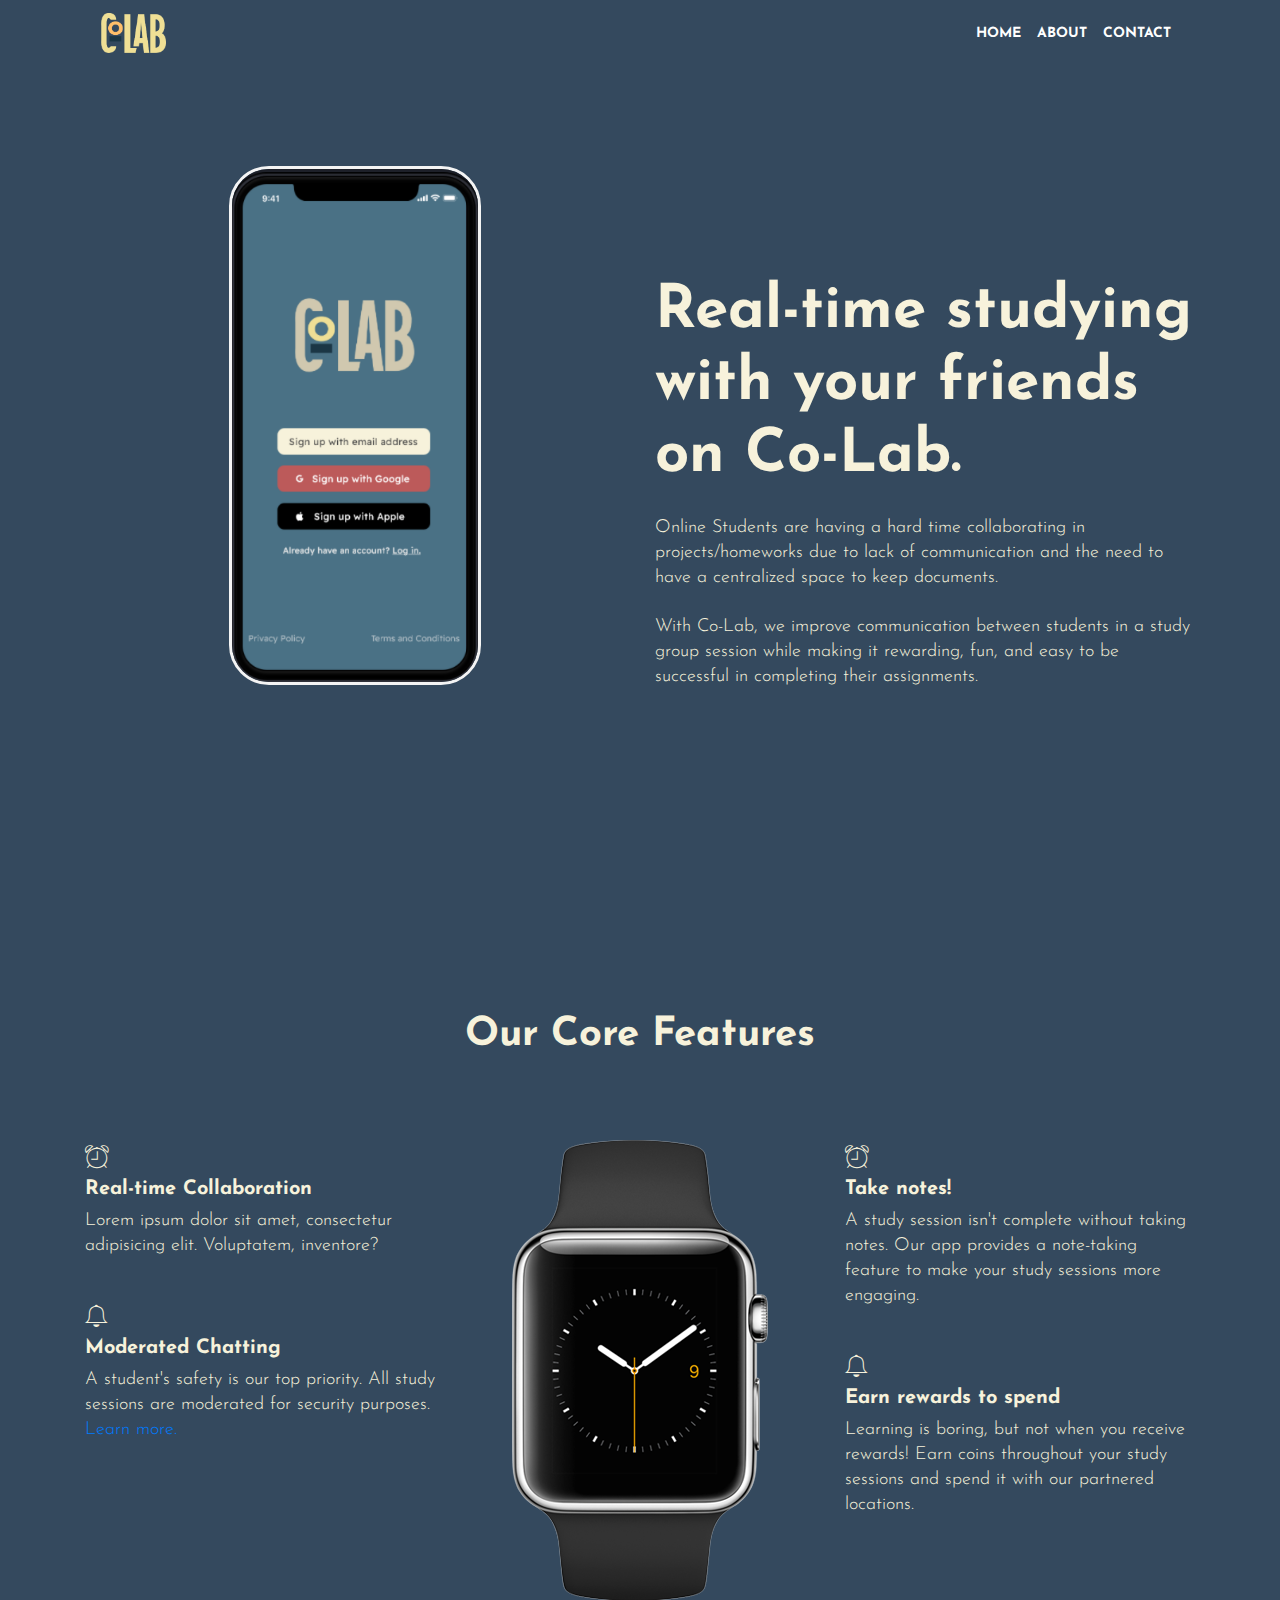
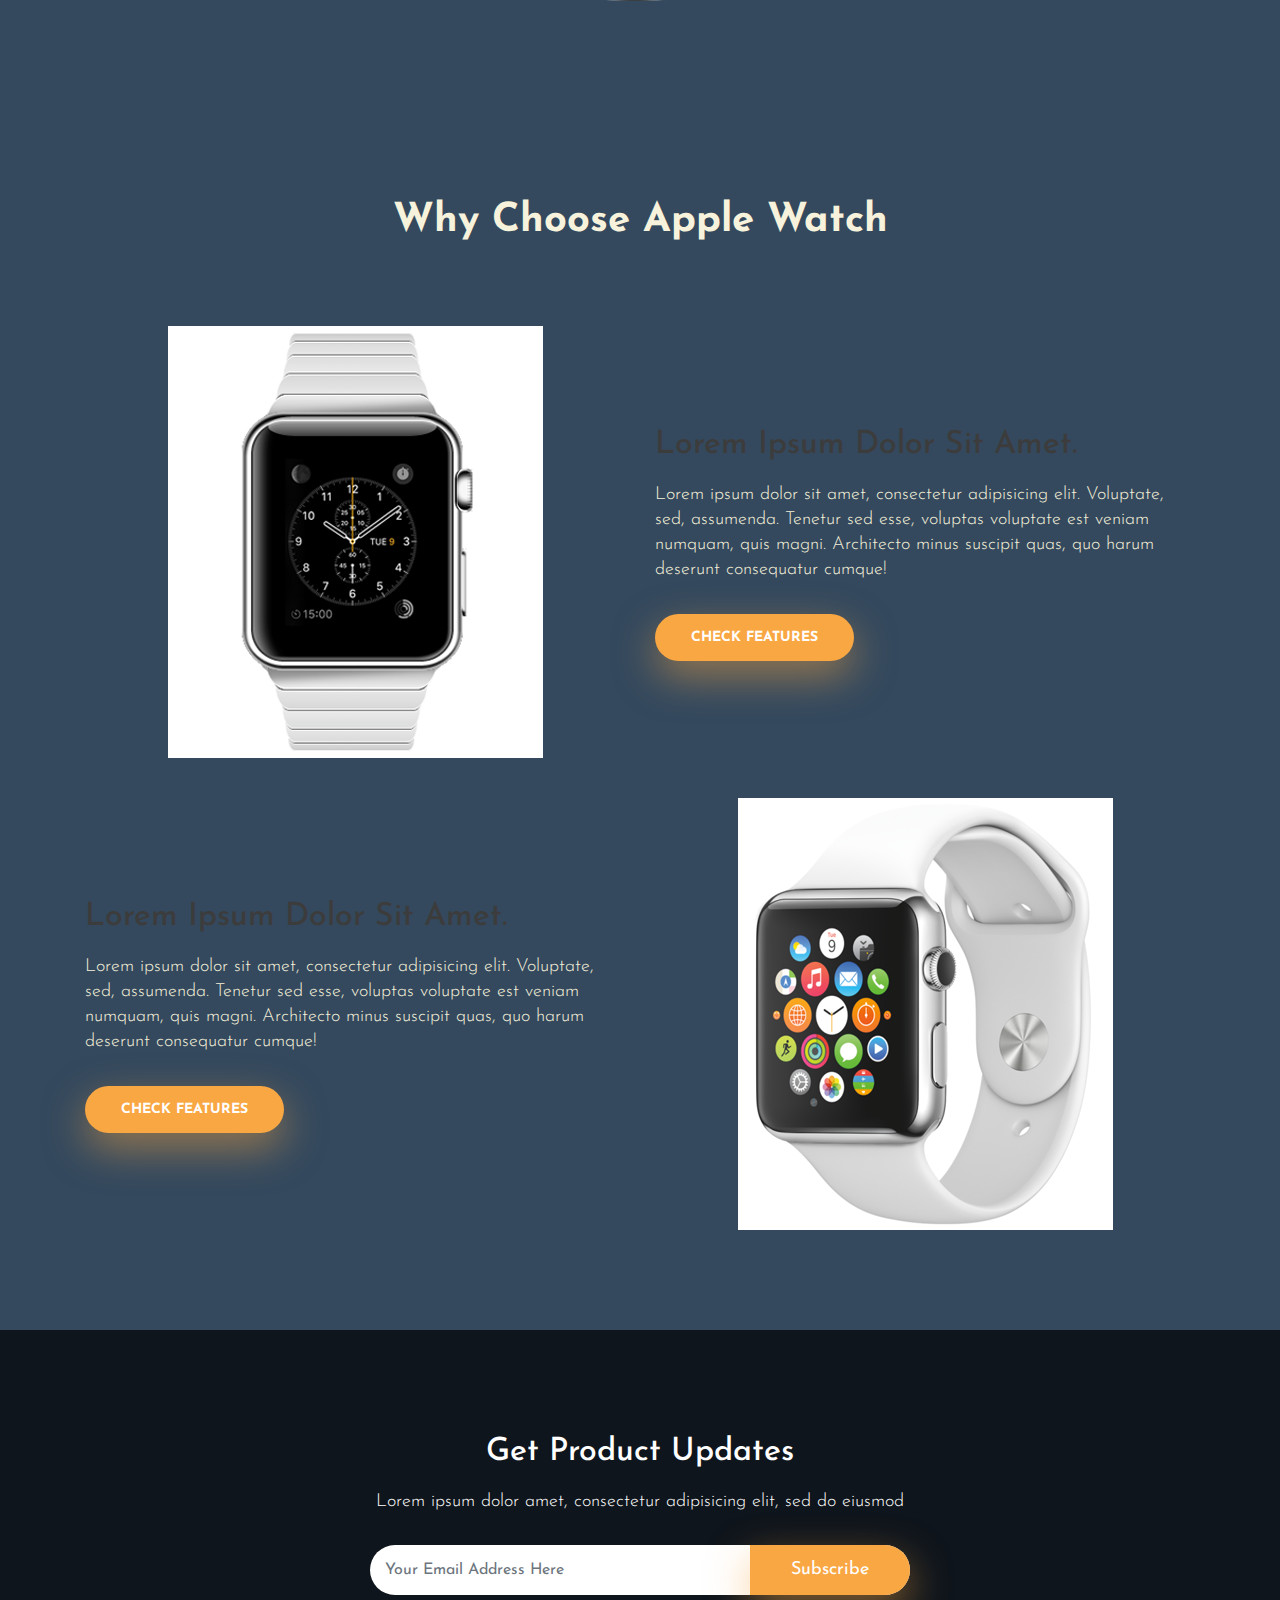
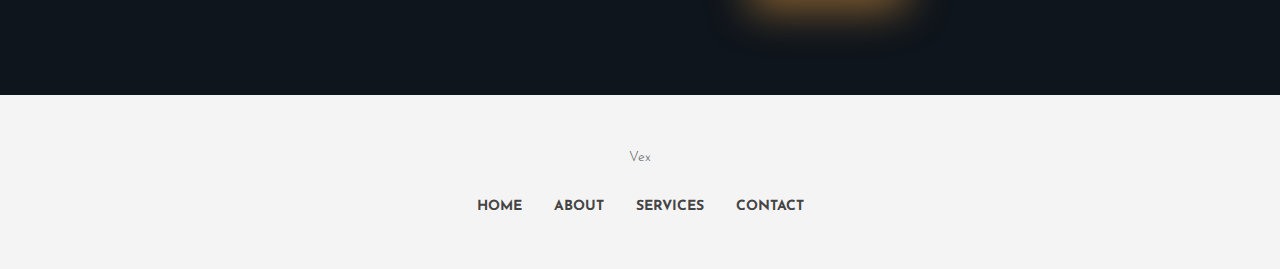
==== index.html @ eb1beaff "change directory" ====
<!DOCTYPE html>
<html class="no-js">

<head>
    <meta charset="utf-8">
    <meta http-equiv="X-UA-Compatible" content="IE=edge">
    <title>VEX Bootstrap 4 Product Landing Page </title>
    <meta name="description" content="">
    <meta name="viewport" content="width=device-width, initial-scale=1">

    <!-- Place favicon.ico and apple-touch-icon.png in the root directory -->

    <!-- Fonts -->
    <!-- Source Sans Pro -->
    <link href="https://fonts.googleapis.com/css?family=Droid+Serif:400i|Source+Sans+Pro:300,400,600,700" rel="stylesheet">

    <link href="https://fonts.googleapis.com/css?family=Josefin+Sans:300,400,600,700" rel="stylesheet">

    <!-- CSS -->
    <!-- Bootstrap CDN -->
    <link rel="stylesheet" href="plugins/bootstrap/bootstrap.min.css">
    <link rel="stylesheet" href="plugins/themefisher-fonts/themefisher-fonts.css">
    <link rel="stylesheet" href="plugins/owl-carousel/owl.carousel.css">
    <link rel="stylesheet" href="plugins/magnific-popup/magnific-popup.css">
    <link rel="stylesheet" href="css/style.css">
    <!-- Responsive Stylesheet -->
</head>

<body id="body">

    <div id="preloader-wrapper">
        <div class="pre-loader"></div>
    </div>

    <!-- navigation -->
    <header>
        <div class="container">
            <nav class="navbar navbar-expand-lg navbar-light">
                <a class="navbar-brand" href="#"><img src="images/colablogo.png"></a>
                <button class="navbar-toggler" type="button" data-toggle="collapse" data-target="#navbarSupportedContent"
                    aria-controls="navbarSupportedContent" aria-expanded="false" aria-label="Toggle navigation">
                    <span class="navbar-toggler-icon"></span>
                </button>

                <div class="collapse navbar-collapse" id="navbarSupportedContent">
                    <ul class="navbar-nav ml-auto text-center text-lg-left">
                        <li class="nav-item">
                            <a class="nav-link" href="#">HOME</a>
                        </li>
                        <li class="nav-item">
                            <a class="nav-link" href="#about">ABOUT</a>
                        </li>
                        <li class="nav-item">
                            <a class="nav-link" href="#contact">CONTACT</a>
                        </li>
                    </ul>
                </div>
            </nav>
        </div>
    </header>
    <!-- /navigation -->

    <!-- hero area -->
    <section class="section">
        <div class="container">
            <div class="row">
                <div class="col-md-6 text-center mb-5 mb-md-0" id="heroimage">
                    <img src="images/iphonemokcup.png">
                </div>
                <div class="col-md-6 align-self-center text-center text-md-left">
                    <div class="block">
                        <h1 class="font-weight-bold mb-4 font-size-60">Real-time studying with your friends on Co-Lab.</h1>
                        <p class="mb-4">Online Students are having a hard time collaborating in projects/homeworks due to lack of communication and the need to have a centralized space to keep documents.
                            </p>
                            <p>
                            With Co-Lab, we improve communication between students in a study group session while making it rewarding, fun, and easy to be successful in completing their assignments.
                        </p>
                    </div>
                </div>
            </div><!-- .row close -->
        </div><!-- .container close -->
    </section><!-- header close -->


    <!-- 
        Feature start
        ==================== -->
    <section class="section">
        <div class="container">
            <div class="row">
                <div class="col-12">
                    <div class="heading">
                        <h2>Our Core Features</h2>
                    </div>
                </div>
                <div class="col-md-4">
                    <div class="mb-40 text-center text-md-left">
                        <i class="d-inlin-block h2 mb-10 tf-ion-ios-alarm-outline"></i>
                        <h4 class="font-weight-bold mb-2">Real-time Collaboration</h4>
                        <p>Lorem ipsum dolor sit amet, consectetur adipisicing elit. Voluptatem, inventore?</p>
                    </div>
                    <div class="mb-40 text-center text-md-left">
                        <i class="d-inlin-block h2 mb-10 tf-ion-ios-bell-outline"></i>
                        <h4 class="font-weight-bold mb-2">Moderated Chatting</h4>
                        <p>A student's safety is our top priority. All study sessions are moderated for security purposes.
                            <a href="#">Learn more.</a>
                        </p>

                    </div>
                </div>
                <div class="col-md-4 text-center align-self-center mb-4 mb-md-0">
                    <img class="img-fluid" src="images/watch-2.png" alt="">
                </div>
                <div class="col-md-4">
                    <div class="mb-40 text-center text-md-left">
                        <i class="d-inlin-block h2 mb-10 tf-ion-ios-alarm-outline"></i>
                        <h4 class="font-weight-bold mb-2">Take notes!</h4>
                        <p>A study session isn't complete without taking notes. Our app provides a note-taking feature to make your study sessions more engaging.</p>
                    </div>
                    <div class="mb-40 text-center text-md-left">
                        <i class="d-inlin-block h2 mb-10 tf-ion-ios-bell-outline"></i>
                        <h4 class="font-weight-bold mb-2">Earn rewards to spend</h4>
                        <p>Learning is boring, but not when you receive rewards! Earn coins throughout your study sessions and spend it with our partnered locations.</p>
                    </div>
                </div>
            </div>
        </div><!-- .container close -->
    </section><!-- #service close -->



    <section class="feature-list section">
        <div class="container">
            <div class="row">
                <div class="col-md-12">
                    <div class="heading">
                        <h2>Why Choose Apple Watch</h2>
                    </div>
                </div>

            </div>
            <div class="row mb-40">
                <div class="col-md-6 text-center mb-5 mb-lg-0">
                    <img class="img-fluid" src="images/showcase-4.png" alt="">
                </div>
                <div class="col-md-6 align-self-center text-center text-md-left">
                    <div class="content">
                        <h4 class="subheading">Lorem ipsum dolor sit amet.</h4>
                        <p>Lorem ipsum dolor sit amet, consectetur adipisicing elit. Voluptate, sed, assumenda. Tenetur
                            sed esse, voluptas voluptate est veniam numquam, quis magni. Architecto minus suscipit
                            quas, quo harum deserunt consequatur cumque!</p>
                        <a href="" class="btn btn-main btn-main-sm">Check Features</a>
                    </div>
                </div>
            </div>
            <div class="row">
                <div class="col-md-6 order-md-1 order-2 align-self-center text-center text-md-left">
                    <div class="content">
                        <h4 class="subheading">Lorem ipsum dolor sit amet.</h4>
                        <p>Lorem ipsum dolor sit amet, consectetur adipisicing elit. Voluptate, sed, assumenda. Tenetur
                            sed esse, voluptas voluptate est veniam numquam, quis magni. Architecto minus suscipit
                            quas, quo harum deserunt consequatur cumque!</p>
                        <a href="#" class="btn btn-main btn-main-sm">Check Features</a>
                    </div>
                </div>
                <div class="col-md-6 order-md-2 order-1 text-center mb-5 mb-lg-0">
                    <img class="img-fluid" src="images/showcase-3.png" alt="">
                </div>
            </div>
        </div>
    </section>

    <section class="call-to-action section bg-opacity bg-1">
        <div class="container">
            <div class="row">
                <div class="col-lg-6 col-md-8 text-center mx-auto">
                    <h2 class="subheading text-white">Get Product Updates</h2>
                    <p class="text-white">Lorem ipsum dolor amet, consectetur adipisicing elit, sed do eiusmod</p>
                    <div class="input-group">
                        <form action="#" class="w-100">
                            <input type="email" id="email" class="form-control" name="email" placeholder="Your Email Address Here" required>
                            <button class="btn btn-main btn-submit" type="submit">Subscribe</button>
                        </form>
                    </div><!-- /input-group -->
                </div>
            </div>
        </div>
    </section><!-- #call-to-action close -->




    <footer>
        <div class="container text-center">
            <div class="row">
                <div class="col-md-12">
                    <div class="block">
                        <a href="#" class="footer-logo mb-4">Vex</a>
                        <ul class="list-inline footer-menu">
                            <li class="list-inline-item">
                                <a href="#">HOME</a>
                            </li>
                            <li class="list-inline-item">
                                <a href="#about">ABOUT</a>
                            </li>
                            <li class="list-inline-item">
                                <a href="#service">SERVICES</a>
                            </li>
                            <li class="list-inline-item">
                                <a href="#contact">CONTACT</a>
                            </li>
                        </ul>
                    </div>
                </div>
            </div>
        </div>
    </footer>


    <!-- Js -->
    <script src="plugins/jquery-2.1.1.min.js"></script>
    <script src="plugins/bootstrap/bootstrap.min.js"></script>
    <script src="plugins/owl-carousel/owl.carousel.min.js"></script>
    <script src="plugins/magnific-popup/jquery.magnific.popup.min.js"></script>
    <script src="js/main.js"></script>

</body>

</html>
---- plugins/themefisher-fonts/themefisher-fonts.css ----
@font-face {
  font-family: 'themefisher-font';
  src:  url('fonts/themefisher-font.eot?ug5hnh');
  src:  url('fonts/themefisher-font.eot?ug5hnh#iefix') format('embedded-opentype'),
    url('fonts/themefisher-font.ttf?ug5hnh') format('truetype'),
    url('fonts/themefisher-font.woff?ug5hnh') format('woff'),
    url('fonts/themefisher-font.svg?ug5hnh#themefisher-font') format('svg');
  font-weight: normal;
  font-style: normal;
}

[class^="tf-"], [class*=" tf-"] {
  /* use !important to prevent issues with browser extensions that change fonts */
  font-family: 'themefisher-font' !important;
  speak: none;
  font-style: normal;
  font-weight: normal;
  font-variant: normal;
  text-transform: none;
  line-height: 1;

  /* Better Font Rendering =========== */
  -webkit-font-smoothing: antialiased;
  -moz-osx-font-smoothing: grayscale;
}

.tf-ion-alert-circled:before {
  content: "\f100";
}
.tf-ion-alert:before {
  content: "\f101";
}
.tf-ion-android-add-circle:before {
  content: "\f359";
}
.tf-ion-android-add:before {
  content: "\f2c7";
}
.tf-ion-android-alarm-clock:before {
  content: "\f35a";
}
.tf-ion-android-alert:before {
  content: "\f35b";
}
.tf-ion-android-apps:before {
  content: "\f35c";
}
.tf-ion-android-archive:before {
  content: "\f2c9";
}
.tf-ion-android-arrow-back:before {
  content: "\f2ca";
}
.tf-ion-android-arrow-down:before {
  content: "\f35d";
}
.tf-ion-android-arrow-dropdown-circle:before {
  content: "\f35e";
}
.tf-ion-android-arrow-dropdown:before {
  content: "\f35f";
}
.tf-ion-android-arrow-dropleft-circle:before {
  content: "\f360";
}
.tf-ion-android-arrow-dropleft:before {
  content: "\f361";
}
.tf-ion-android-arrow-dropright-circle:before {
  content: "\f362";
}
.tf-ion-android-arrow-dropright:before {
  content: "\f363";
}
.tf-ion-android-arrow-dropup-circle:before {
  content: "\f364";
}
.tf-ion-android-arrow-dropup:before {
  content: "\f365";
}
.tf-ion-android-arrow-forward:before {
  content: "\f30f";
}
.tf-ion-android-arrow-up:before {
  content: "\f366";
}
.tf-ion-android-attach:before {
  content: "\f367";
}
.tf-ion-android-bar:before {
  content: "\f368";
}
.tf-ion-android-bicycle:before {
  content: "\f369";
}
.tf-ion-android-boat:before {
  content: "\f36a";
}
.tf-ion-android-bookmark:before {
  content: "\f36b";
}
.tf-ion-android-bulb:before {
  content: "\f36c";
}
.tf-ion-android-bus:before {
  content: "\f36d";
}
.tf-ion-android-calendar:before {
  content: "\f2d1";
}
.tf-ion-android-call:before {
  content: "\f2d2";
}
.tf-ion-android-camera:before {
  content: "\f2d3";
}
.tf-ion-android-cancel:before {
  content: "\f36e";
}
.tf-ion-android-car:before {
  content: "\f36f";
}
.tf-ion-android-cart:before {
  content: "\f370";
}
.tf-ion-android-chat:before {
  content: "\f2d4";
}
.tf-ion-android-checkbox-blank:before {
  content: "\f371";
}
.tf-ion-android-checkbox-outline-blank:before {
  content: "\f372";
}
.tf-ion-android-checkbox-outline:before {
  content: "\f373";
}
.tf-ion-android-checkbox:before {
  content: "\f374";
}
.tf-ion-android-checkmark-circle:before {
  content: "\f375";
}
.tf-ion-android-clipboard:before {
  content: "\f376";
}
.tf-ion-android-close:before {
  content: "\f2d7";
}
.tf-ion-android-cloud-circle:before {
  content: "\f377";
}
.tf-ion-android-cloud-done:before {
  content: "\f378";
}
.tf-ion-android-cloud-outline:before {
  content: "\f379";
}
.tf-ion-android-cloud:before {
  content: "\f37a";
}
.tf-ion-android-color-palette:before {
  content: "\f37b";
}
.tf-ion-android-compass:before {
  content: "\f37c";
}
.tf-ion-android-contact:before {
  content: "\f2d8";
}
.tf-ion-android-contacts:before {
  content: "\f2d9";
}
.tf-ion-android-contract:before {
  content: "\f37d";
}
.tf-ion-android-create:before {
  content: "\f37e";
}
.tf-ion-android-delete:before {
  content: "\f37f";
}
.tf-ion-android-desktop:before {
  content: "\f380";
}
.tf-ion-android-document:before {
  content: "\f381";
}
.tf-ion-android-done-all:before {
  content: "\f382";
}
.tf-ion-android-done:before {
  content: "\f383";
}
.tf-ion-android-download:before {
  content: "\f2dd";
}
.tf-ion-android-drafts:before {
  content: "\f384";
}
.tf-ion-android-exit:before {
  content: "\f385";
}
.tf-ion-android-expand:before {
  content: "\f386";
}
.tf-ion-android-favorite-outline:before {
  content: "\f387";
}
.tf-ion-android-favorite:before {
  content: "\f388";
}
.tf-ion-android-film:before {
  content: "\f389";
}
.tf-ion-android-folder-open:before {
  content: "\f38a";
}
.tf-ion-android-folder:before {
  content: "\f2e0";
}
.tf-ion-android-funnel:before {
  content: "\f38b";
}
.tf-ion-android-globe:before {
  content: "\f38c";
}
.tf-ion-android-hand:before {
  content: "\f2e3";
}
.tf-ion-android-hangout:before {
  content: "\f38d";
}
.tf-ion-android-happy:before {
  content: "\f38e";
}
.tf-ion-android-home:before {
  content: "\f38f";
}
.tf-ion-android-image:before {
  content: "\f2e4";
}
.tf-ion-android-laptop:before {
  content: "\f390";
}
.tf-ion-android-list:before {
  content: "\f391";
}
.tf-ion-android-locate:before {
  content: "\f2e9";
}
.tf-ion-android-lock:before {
  content: "\f392";
}
.tf-ion-android-mail:before {
  content: "\f2eb";
}
.tf-ion-android-map:before {
  content: "\f393";
}
.tf-ion-android-menu:before {
  content: "\f394";
}
.tf-ion-android-microphone-off:before {
  content: "\f395";
}
.tf-ion-android-microphone:before {
  content: "\f2ec";
}
.tf-ion-android-more-horizontal:before {
  content: "\f396";
}
.tf-ion-android-more-vertical:before {
  content: "\f397";
}
.tf-ion-android-navigate:before {
  content: "\f398";
}
.tf-ion-android-notifications-none:before {
  content: "\f399";
}
.tf-ion-android-notifications-off:before {
  content: "\f39a";
}
.tf-ion-android-notifications:before {
  content: "\f39b";
}
.tf-ion-android-open:before {
  content: "\f39c";
}
.tf-ion-android-options:before {
  content: "\f39d";
}
.tf-ion-android-people:before {
  content: "\f39e";
}
.tf-ion-android-person-add:before {
  content: "\f39f";
}
.tf-ion-android-person:before {
  content: "\f3a0";
}
.tf-ion-android-phone-landscape:before {
  content: "\f3a1";
}
.tf-ion-android-phone-portrait:before {
  content: "\f3a2";
}
.tf-ion-android-pin:before {
  content: "\f3a3";
}
.tf-ion-android-plane:before {
  content: "\f3a4";
}
.tf-ion-android-playstore:before {
  content: "\f2f0";
}
.tf-ion-android-print:before {
  content: "\f3a5";
}
.tf-ion-android-radio-button-off:before {
  content: "\f3a6";
}
.tf-ion-android-radio-button-on:before {
  content: "\f3a7";
}
.tf-ion-android-refresh:before {
  content: "\f3a8";
}
.tf-ion-android-remove-circle:before {
  content: "\f3a9";
}
.tf-ion-android-remove:before {
  content: "\f2f4";
}
.tf-ion-android-restaurant:before {
  content: "\f3aa";
}
.tf-ion-android-sad:before {
  content: "\f3ab";
}
.tf-ion-android-search:before {
  content: "\f2f5";
}
.tf-ion-android-send:before {
  content: "\f2f6";
}
.tf-ion-android-settings:before {
  content: "\f2f7";
}
.tf-ion-android-share-alt:before {
  content: "\f3ac";
}
.tf-ion-android-share:before {
  content: "\f2f8";
}
.tf-ion-android-star-half:before {
  content: "\f3ad";
}
.tf-ion-android-star-outline:before {
  content: "\f3ae";
}
.tf-ion-android-star:before {
  content: "\f2fc";
}
.tf-ion-android-stopwatch:before {
  content: "\f2fd";
}
.tf-ion-android-subway:before {
  content: "\f3af";
}
.tf-ion-android-sunny:before {
  content: "\f3b0";
}
.tf-ion-android-sync:before {
  content: "\f3b1";
}
.tf-ion-android-textsms:before {
  content: "\f3b2";
}
.tf-ion-android-time:before {
  content: "\f3b3";
}
.tf-ion-android-train:before {
  content: "\f3b4";
}
.tf-ion-android-unlock:before {
  content: "\f3b5";
}
.tf-ion-android-upload:before {
  content: "\f3b6";
}
.tf-ion-android-volume-down:before {
  content: "\f3b7";
}
.tf-ion-android-volume-mute:before {
  content: "\f3b8";
}
.tf-ion-android-volume-off:before {
  content: "\f3b9";
}
.tf-ion-android-volume-up:before {
  content: "\f3ba";
}
.tf-ion-android-walk:before {
  content: "\f3bb";
}
.tf-ion-android-warning:before {
  content: "\f3bc";
}
.tf-ion-android-watch:before {
  content: "\f3bd";
}
.tf-ion-android-wifi:before {
  content: "\f305";
}
.tf-ion-aperture:before {
  content: "\f313";
}
.tf-ion-archive:before {
  content: "\f102";
}
.tf-ion-arrow-down-a:before {
  content: "\f103";
}
.tf-ion-arrow-down-b:before {
  content: "\f104";
}
.tf-ion-arrow-down-c:before {
  content: "\f105";
}
.tf-ion-arrow-expand:before {
  content: "\f25e";
}
.tf-ion-arrow-graph-down-left:before {
  content: "\f25f";
}
.tf-ion-arrow-graph-down-right:before {
  content: "\f260";
}
.tf-ion-arrow-graph-up-left:before {
  content: "\f261";
}
.tf-ion-arrow-graph-up-right:before {
  content: "\f262";
}
.tf-ion-arrow-left-a:before {
  content: "\f106";
}
.tf-ion-arrow-left-b:before {
  content: "\f107";
}
.tf-ion-arrow-left-c:before {
  content: "\f108";
}
.tf-ion-arrow-move:before {
  content: "\f263";
}
.tf-ion-arrow-resize:before {
  content: "\f264";
}
.tf-ion-arrow-return-left:before {
  content: "\f265";
}
.tf-ion-arrow-return-right:before {
  content: "\f266";
}
.tf-ion-arrow-right-a:before {
  content: "\f109";
}
.tf-ion-arrow-right-b:before {
  content: "\f10a";
}
.tf-ion-arrow-right-c:before {
  content: "\f10b";
}
.tf-ion-arrow-shrink:before {
  content: "\f267";
}
.tf-ion-arrow-swap:before {
  content: "\f268";
}
.tf-ion-arrow-up-a:before {
  content: "\f10c";
}
.tf-ion-arrow-up-b:before {
  content: "\f10d";
}
.tf-ion-arrow-up-c:before {
  content: "\f10e";
}
.tf-ion-asterisk:before {
  content: "\f314";
}
.tf-ion-at:before {
  content: "\f10f";
}
.tf-ion-backspace-outline:before {
  content: "\f3be";
}
.tf-ion-backspace:before {
  content: "\f3bf";
}
.tf-ion-bag:before {
  content: "\f110";
}
.tf-ion-battery-charging:before {
  content: "\f111";
}
.tf-ion-battery-empty:before {
  content: "\f112";
}
.tf-ion-battery-full:before {
  content: "\f113";
}
.tf-ion-battery-half:before {
  content: "\f114";
}
.tf-ion-battery-low:before {
  content: "\f115";
}
.tf-ion-beaker:before {
  content: "\f269";
}
.tf-ion-beer:before {
  content: "\f26a";
}
.tf-ion-bluetooth:before {
  content: "\f116";
}
.tf-ion-bonfire:before {
  content: "\f315";
}
.tf-ion-bookmark:before {
  content: "\f26b";
}
.tf-ion-bowtie:before {
  content: "\f3c0";
}
.tf-ion-briefcase:before {
  content: "\f26c";
}
.tf-ion-bug:before {
  content: "\f2be";
}
.tf-ion-calculator:before {
  content: "\f26d";
}
.tf-ion-calendar:before {
  content: "\f117";
}
.tf-ion-camera:before {
  content: "\f118";
}
.tf-ion-card:before {
  content: "\f119";
}
.tf-ion-cash:before {
  content: "\f316";
}
.tf-ion-chatbox-working:before {
  content: "\f11a";
}
.tf-ion-chatbox:before {
  content: "\f11b";
}
.tf-ion-chatboxes:before {
  content: "\f11c";
}
.tf-ion-chatbubble-working:before {
  content: "\f11d";
}
.tf-ion-chatbubble:before {
  content: "\f11e";
}
.tf-ion-chatbubbles:before {
  content: "\f11f";
}
.tf-ion-checkmark-circled:before {
  content: "\f120";
}
.tf-ion-checkmark-round:before {
  content: "\f121";
}
.tf-ion-checkmark:before {
  content: "\f122";
}
.tf-ion-chevron-down:before {
  content: "\f123";
}
.tf-ion-chevron-left:before {
  content: "\f124";
}
.tf-ion-chevron-right:before {
  content: "\f125";
}
.tf-ion-chevron-up:before {
  content: "\f126";
}
.tf-ion-clipboard:before {
  content: "\f127";
}
.tf-ion-clock:before {
  content: "\f26e";
}
.tf-ion-close-circled:before {
  content: "\f128";
}
.tf-ion-close-round:before {
  content: "\f129";
}
.tf-ion-close:before {
  content: "\f12a";
}
.tf-ion-closed-captioning:before {
  content: "\f317";
}
.tf-ion-cloud:before {
  content: "\f12b";
}
.tf-ion-code-download:before {
  content: "\f26f";
}
.tf-ion-code-working:before {
  content: "\f270";
}
.tf-ion-code:before {
  content: "\f271";
}
.tf-ion-coffee:before {
  content: "\f272";
}
.tf-ion-compass:before {
  content: "\f273";
}
.tf-ion-compose:before {
  content: "\f12c";
}
.tf-ion-connection-bars:before {
  content: "\f274";
}
.tf-ion-contrast:before {
  content: "\f275";
}
.tf-ion-crop:before {
  content: "\f3c1";
}
.tf-ion-cube:before {
  content: "\f318";
}
.tf-ion-disc:before {
  content: "\f12d";
}
.tf-ion-document-text:before {
  content: "\f12e";
}
.tf-ion-document:before {
  content: "\f12f";
}
.tf-ion-drag:before {
  content: "\f130";
}
.tf-ion-earth:before {
  content: "\f276";
}
.tf-ion-easel:before {
  content: "\f3c2";
}
.tf-ion-edit:before {
  content: "\f2bf";
}
.tf-ion-egg:before {
  content: "\f277";
}
.tf-ion-eject:before {
  content: "\f131";
}
.tf-ion-email-unread:before {
  content: "\f3c3";
}
.tf-ion-email:before {
  content: "\f132";
}
.tf-ion-erlenmeyer-flask-bubbles:before {
  content: "\f3c4";
}
.tf-ion-erlenmeyer-flask:before {
  content: "\f3c5";
}
.tf-ion-eye-disabled:before {
  content: "\f306";
}
.tf-ion-eye:before {
  content: "\f133";
}
.tf-ion-female:before {
  content: "\f278";
}
.tf-ion-filing:before {
  content: "\f134";
}
.tf-ion-film-marker:before {
  content: "\f135";
}
.tf-ion-fireball:before {
  content: "\f319";
}
.tf-ion-flag:before {
  content: "\f279";
}
.tf-ion-flame:before {
  content: "\f31a";
}
.tf-ion-flash-off:before {
  content: "\f136";
}
.tf-ion-flash:before {
  content: "\f137";
}
.tf-ion-folder:before {
  content: "\f139";
}
.tf-ion-fork-repo:before {
  content: "\f2c0";
}
.tf-ion-fork:before {
  content: "\f27a";
}
.tf-ion-forward:before {
  content: "\f13a";
}
.tf-ion-funnel:before {
  content: "\f31b";
}
.tf-ion-gear-a:before {
  content: "\f13d";
}
.tf-ion-gear-b:before {
  content: "\f13e";
}
.tf-ion-grid:before {
  content: "\f13f";
}
.tf-ion-hammer:before {
  content: "\f27b";
}
.tf-ion-happy-outline:before {
  content: "\f3c6";
}
.tf-ion-happy:before {
  content: "\f31c";
}
.tf-ion-headphone:before {
  content: "\f140";
}
.tf-ion-heart-broken:before {
  content: "\f31d";
}
.tf-ion-heart:before {
  content: "\f141";
}
.tf-ion-help-buoy:before {
  content: "\f27c";
}
.tf-ion-help-circled:before {
  content: "\f142";
}
.tf-ion-help:before {
  content: "\f143";
}
.tf-ion-home:before {
  content: "\f144";
}
.tf-ion-icecream:before {
  content: "\f27d";
}
.tf-ion-image:before {
  content: "\f147";
}
.tf-ion-images:before {
  content: "\f148";
}
.tf-ion-information-circled:before {
  content: "\f149";
}
.tf-ion-information:before {
  content: "\f14a";
}
.tf-ion-ionic:before {
  content: "\f14b";
}
.tf-ion-ios-alarm-outline:before {
  content: "\f3c7";
}
.tf-ion-ios-alarm:before {
  content: "\f3c8";
}
.tf-ion-ios-albums-outline:before {
  content: "\f3c9";
}
.tf-ion-ios-albums:before {
  content: "\f3ca";
}
.tf-ion-ios-americanfootball-outline:before {
  content: "\f3cb";
}
.tf-ion-ios-americanfootball:before {
  content: "\f3cc";
}
.tf-ion-ios-analytics-outline:before {
  content: "\f3cd";
}
.tf-ion-ios-analytics:before {
  content: "\f3ce";
}
.tf-ion-ios-arrow-back:before {
  content: "\f3cf";
}
.tf-ion-ios-arrow-down:before {
  content: "\f3d0";
}
.tf-ion-ios-arrow-forward:before {
  content: "\f3d1";
}
.tf-ion-ios-arrow-left:before {
  content: "\f3d2";
}
.tf-ion-ios-arrow-right:before {
  content: "\f3d3";
}
.tf-ion-ios-arrow-thin-down:before {
  content: "\f3d4";
}
.tf-ion-ios-arrow-thin-left:before {
  content: "\f3d5";
}
.tf-ion-ios-arrow-thin-right:before {
  content: "\f3d6";
}
.tf-ion-ios-arrow-thin-up:before {
  content: "\f3d7";
}
.tf-ion-ios-arrow-up:before {
  content: "\f3d8";
}
.tf-ion-ios-at-outline:before {
  content: "\f3d9";
}
.tf-ion-ios-at:before {
  content: "\f3da";
}
.tf-ion-ios-barcode-outline:before {
  content: "\f3db";
}
.tf-ion-ios-barcode:before {
  content: "\f3dc";
}
.tf-ion-ios-baseball-outline:before {
  content: "\f3dd";
}
.tf-ion-ios-baseball:before {
  content: "\f3de";
}
.tf-ion-ios-basketball-outline:before {
  content: "\f3df";
}
.tf-ion-ios-basketball:before {
  content: "\f3e0";
}
.tf-ion-ios-bell-outline:before {
  content: "\f3e1";
}
.tf-ion-ios-bell:before {
  content: "\f3e2";
}
.tf-ion-ios-body-outline:before {
  content: "\f3e3";
}
.tf-ion-ios-body:before {
  content: "\f3e4";
}
.tf-ion-ios-bolt-outline:before {
  content: "\f3e5";
}
.tf-ion-ios-bolt:before {
  content: "\f3e6";
}
.tf-ion-ios-book-outline:before {
  content: "\f3e7";
}
.tf-ion-ios-book:before {
  content: "\f3e8";
}
.tf-ion-ios-bookmarks-outline:before {
  content: "\f3e9";
}
.tf-ion-ios-bookmarks:before {
  content: "\f3ea";
}
.tf-ion-ios-box-outline:before {
  content: "\f3eb";
}
.tf-ion-ios-box:before {
  content: "\f3ec";
}
.tf-ion-ios-briefcase-outline:before {
  content: "\f3ed";
}
.tf-ion-ios-briefcase:before {
  content: "\f3ee";
}
.tf-ion-ios-browsers-outline:before {
  content: "\f3ef";
}
.tf-ion-ios-browsers:before {
  content: "\f3f0";
}
.tf-ion-ios-calculator-outline:before {
  content: "\f3f1";
}
.tf-ion-ios-calculator:before {
  content: "\f3f2";
}
.tf-ion-ios-calendar-outline:before {
  content: "\f3f3";
}
.tf-ion-ios-calendar:before {
  content: "\f3f4";
}
.tf-ion-ios-camera-outline:before {
  content: "\f3f5";
}
.tf-ion-ios-camera:before {
  content: "\f3f6";
}
.tf-ion-ios-cart-outline:before {
  content: "\f3f7";
}
.tf-ion-ios-cart:before {
  content: "\f3f8";
}
.tf-ion-ios-chatboxes-outline:before {
  content: "\f3f9";
}
.tf-ion-ios-chatboxes:before {
  content: "\f3fa";
}
.tf-ion-ios-chatbubble-outline:before {
  content: "\f3fb";
}
.tf-ion-ios-chatbubble:before {
  content: "\f3fc";
}
.tf-ion-ios-checkmark-empty:before {
  content: "\f3fd";
}
.tf-ion-ios-checkmark-outline:before {
  content: "\f3fe";
}
.tf-ion-ios-checkmark:before {
  content: "\f3ff";
}
.tf-ion-ios-circle-filled:before {
  content: "\f400";
}
.tf-ion-ios-circle-outline:before {
  content: "\f401";
}
.tf-ion-ios-clock-outline:before {
  content: "\f402";
}
.tf-ion-ios-clock:before {
  content: "\f403";
}
.tf-ion-ios-close-empty:before {
  content: "\f404";
}
.tf-ion-ios-close-outline:before {
  content: "\f405";
}
.tf-ion-ios-close:before {
  content: "\f406";
}
.tf-ion-ios-cloud-download-outline:before {
  content: "\f407";
}
.tf-ion-ios-cloud-download:before {
  content: "\f408";
}
.tf-ion-ios-cloud-outline:before {
  content: "\f409";
}
.tf-ion-ios-cloud-upload-outline:before {
  content: "\f40a";
}
.tf-ion-ios-cloud-upload:before {
  content: "\f40b";
}
.tf-ion-ios-cloud:before {
  content: "\f40c";
}
.tf-ion-ios-cloudy-night-outline:before {
  content: "\f40d";
}
.tf-ion-ios-cloudy-night:before {
  content: "\f40e";
}
.tf-ion-ios-cloudy-outline:before {
  content: "\f40f";
}
.tf-ion-ios-cloudy:before {
  content: "\f410";
}
.tf-ion-ios-cog-outline:before {
  content: "\f411";
}
.tf-ion-ios-cog:before {
  content: "\f412";
}
.tf-ion-ios-color-filter-outline:before {
  content: "\f413";
}
.tf-ion-ios-color-filter:before {
  content: "\f414";
}
.tf-ion-ios-color-wand-outline:before {
  content: "\f415";
}
.tf-ion-ios-color-wand:before {
  content: "\f416";
}
.tf-ion-ios-compose-outline:before {
  content: "\f417";
}
.tf-ion-ios-compose:before {
  content: "\f418";
}
.tf-ion-ios-contact-outline:before {
  content: "\f419";
}
.tf-ion-ios-contact:before {
  content: "\f41a";
}
.tf-ion-ios-copy-outline:before {
  content: "\f41b";
}
.tf-ion-ios-copy:before {
  content: "\f41c";
}
.tf-ion-ios-crop-strong:before {
  content: "\f41d";
}
.tf-ion-ios-crop:before {
  content: "\f41e";
}
.tf-ion-ios-download-outline:before {
  content: "\f41f";
}
.tf-ion-ios-download:before {
  content: "\f420";
}
.tf-ion-ios-drag:before {
  content: "\f421";
}
.tf-ion-ios-email-outline:before {
  content: "\f422";
}
.tf-ion-ios-email:before {
  content: "\f423";
}
.tf-ion-ios-eye-outline:before {
  content: "\f424";
}
.tf-ion-ios-eye:before {
  content: "\f425";
}
.tf-ion-ios-fastforward-outline:before {
  content: "\f426";
}
.tf-ion-ios-fastforward:before {
  content: "\f427";
}
.tf-ion-ios-filing-outline:before {
  content: "\f428";
}
.tf-ion-ios-filing:before {
  content: "\f429";
}
.tf-ion-ios-film-outline:before {
  content: "\f42a";
}
.tf-ion-ios-film:before {
  content: "\f42b";
}
.tf-ion-ios-flag-outline:before {
  content: "\f42c";
}
.tf-ion-ios-flag:before {
  content: "\f42d";
}
.tf-ion-ios-flame-outline:before {
  content: "\f42e";
}
.tf-ion-ios-flame:before {
  content: "\f42f";
}
.tf-ion-ios-flask-outline:before {
  content: "\f430";
}
.tf-ion-ios-flask:before {
  content: "\f431";
}
.tf-ion-ios-flower-outline:before {
  content: "\f432";
}
.tf-ion-ios-flower:before {
  content: "\f433";
}
.tf-ion-ios-folder-outline:before {
  content: "\f434";
}
.tf-ion-ios-folder:before {
  content: "\f435";
}
.tf-ion-ios-football-outline:before {
  content: "\f436";
}
.tf-ion-ios-football:before {
  content: "\f437";
}
.tf-ion-ios-game-controller-a-outline:before {
  content: "\f438";
}
.tf-ion-ios-game-controller-a:before {
  content: "\f439";
}
.tf-ion-ios-game-controller-b-outline:before {
  content: "\f43a";
}
.tf-ion-ios-game-controller-b:before {
  content: "\f43b";
}
.tf-ion-ios-gear-outline:before {
  content: "\f43c";
}
.tf-ion-ios-gear:before {
  content: "\f43d";
}
.tf-ion-ios-glasses-outline:before {
  content: "\f43e";
}
.tf-ion-ios-glasses:before {
  content: "\f43f";
}
.tf-ion-ios-grid-view-outline:before {
  content: "\f440";
}
.tf-ion-ios-grid-view:before {
  content: "\f441";
}
.tf-ion-ios-heart-outline:before {
  content: "\f442";
}
.tf-ion-ios-heart:before {
  content: "\f443";
}
.tf-ion-ios-help-empty:before {
  content: "\f444";
}
.tf-ion-ios-help-outline:before {
  content: "\f445";
}
.tf-ion-ios-help:before {
  content: "\f446";
}
.tf-ion-ios-home-outline:before {
  content: "\f447";
}
.tf-ion-ios-home:before {
  content: "\f448";
}
.tf-ion-ios-infinite-outline:before {
  content: "\f449";
}
.tf-ion-ios-infinite:before {
  content: "\f44a";
}
.tf-ion-ios-information-empty:before {
  content: "\f44b";
}
.tf-ion-ios-information-outline:before {
  content: "\f44c";
}
.tf-ion-ios-information:before {
  content: "\f44d";
}
.tf-ion-ios-ionic-outline:before {
  content: "\f44e";
}
.tf-ion-ios-keypad-outline:before {
  content: "\f44f";
}
.tf-ion-ios-keypad:before {
  content: "\f450";
}
.tf-ion-ios-lightbulb-outline:before {
  content: "\f451";
}
.tf-ion-ios-lightbulb:before {
  content: "\f452";
}
.tf-ion-ios-list-outline:before {
  content: "\f453";
}
.tf-ion-ios-list:before {
  content: "\f454";
}
.tf-ion-ios-location-outline:before {
  content: "\f455";
}
.tf-ion-ios-location:before {
  content: "\f456";
}
.tf-ion-ios-locked-outline:before {
  content: "\f457";
}
.tf-ion-ios-locked:before {
  content: "\f458";
}
.tf-ion-ios-loop-strong:before {
  content: "\f459";
}
.tf-ion-ios-loop:before {
  content: "\f45a";
}
.tf-ion-ios-medical-outline:before {
  content: "\f45b";
}
.tf-ion-ios-medical:before {
  content: "\f45c";
}
.tf-ion-ios-medkit-outline:before {
  content: "\f45d";
}
.tf-ion-ios-medkit:before {
  content: "\f45e";
}
.tf-ion-ios-mic-off:before {
  content: "\f45f";
}
.tf-ion-ios-mic-outline:before {
  content: "\f460";
}
.tf-ion-ios-mic:before {
  content: "\f461";
}
.tf-ion-ios-minus-empty:before {
  content: "\f462";
}
.tf-ion-ios-minus-outline:before {
  content: "\f463";
}
.tf-ion-ios-minus:before {
  content: "\f464";
}
.tf-ion-ios-monitor-outline:before {
  content: "\f465";
}
.tf-ion-ios-monitor:before {
  content: "\f466";
}
.tf-ion-ios-moon-outline:before {
  content: "\f467";
}
.tf-ion-ios-moon:before {
  content: "\f468";
}
.tf-ion-ios-more-outline:before {
  content: "\f469";
}
.tf-ion-ios-more:before {
  content: "\f46a";
}
.tf-ion-ios-musical-note:before {
  content: "\f46b";
}
.tf-ion-ios-musical-notes:before {
  content: "\f46c";
}
.tf-ion-ios-navigate-outline:before {
  content: "\f46d";
}
.tf-ion-ios-navigate:before {
  content: "\f46e";
}
.tf-ion-ios-nutrition-outline:before {
  content: "\f46f";
}
.tf-ion-ios-nutrition:before {
  content: "\f470";
}
.tf-ion-ios-paper-outline:before {
  content: "\f471";
}
.tf-ion-ios-paper:before {
  content: "\f472";
}
.tf-ion-ios-paperplane-outline:before {
  content: "\f473";
}
.tf-ion-ios-paperplane:before {
  content: "\f474";
}
.tf-ion-ios-partlysunny-outline:before {
  content: "\f475";
}
.tf-ion-ios-partlysunny:before {
  content: "\f476";
}
.tf-ion-ios-pause-outline:before {
  content: "\f477";
}
.tf-ion-ios-pause:before {
  content: "\f478";
}
.tf-ion-ios-paw-outline:before {
  content: "\f479";
}
.tf-ion-ios-paw:before {
  content: "\f47a";
}
.tf-ion-ios-people-outline:before {
  content: "\f47b";
}
.tf-ion-ios-people:before {
  content: "\f47c";
}
.tf-ion-ios-person-outline:before {
  content: "\f47d";
}
.tf-ion-ios-person:before {
  content: "\f47e";
}
.tf-ion-ios-personadd-outline:before {
  content: "\f47f";
}
.tf-ion-ios-personadd:before {
  content: "\f480";
}
.tf-ion-ios-photos-outline:before {
  content: "\f481";
}
.tf-ion-ios-photos:before {
  content: "\f482";
}
.tf-ion-ios-pie-outline:before {
  content: "\f483";
}
.tf-ion-ios-pie:before {
  content: "\f484";
}
.tf-ion-ios-pint-outline:before {
  content: "\f485";
}
.tf-ion-ios-pint:before {
  content: "\f486";
}
.tf-ion-ios-play-outline:before {
  content: "\f487";
}
.tf-ion-ios-play:before {
  content: "\f488";
}
.tf-ion-ios-plus-empty:before {
  content: "\f489";
}
.tf-ion-ios-plus-outline:before {
  content: "\f48a";
}
.tf-ion-ios-plus:before {
  content: "\f48b";
}
.tf-ion-ios-pricetag-outline:before {
  content: "\f48c";
}
.tf-ion-ios-pricetag:before {
  content: "\f48d";
}
.tf-ion-ios-pricetags-outline:before {
  content: "\f48e";
}
.tf-ion-ios-pricetags:before {
  content: "\f48f";
}
.tf-ion-ios-printer-outline:before {
  content: "\f490";
}
.tf-ion-ios-printer:before {
  content: "\f491";
}
.tf-ion-ios-pulse-strong:before {
  content: "\f492";
}
.tf-ion-ios-pulse:before {
  content: "\f493";
}
.tf-ion-ios-rainy-outline:before {
  content: "\f494";
}
.tf-ion-ios-rainy:before {
  content: "\f495";
}
.tf-ion-ios-recording-outline:before {
  content: "\f496";
}
.tf-ion-ios-recording:before {
  content: "\f497";
}
.tf-ion-ios-redo-outline:before {
  content: "\f498";
}
.tf-ion-ios-redo:before {
  content: "\f499";
}
.tf-ion-ios-refresh-empty:before {
  content: "\f49a";
}
.tf-ion-ios-refresh-outline:before {
  content: "\f49b";
}
.tf-ion-ios-refresh:before {
  content: "\f49c";
}
.tf-ion-ios-reload:before {
  content: "\f49d";
}
.tf-ion-ios-reverse-camera-outline:before {
  content: "\f49e";
}
.tf-ion-ios-reverse-camera:before {
  content: "\f49f";
}
.tf-ion-ios-rewind-outline:before {
  content: "\f4a0";
}
.tf-ion-ios-rewind:before {
  content: "\f4a1";
}
.tf-ion-ios-rose-outline:before {
  content: "\f4a2";
}
.tf-ion-ios-rose:before {
  content: "\f4a3";
}
.tf-ion-ios-search-strong:before {
  content: "\f4a4";
}
.tf-ion-ios-search:before {
  content: "\f4a5";
}
.tf-ion-ios-settings-strong:before {
  content: "\f4a6";
}
.tf-ion-ios-settings:before {
  content: "\f4a7";
}
.tf-ion-ios-shuffle-strong:before {
  content: "\f4a8";
}
.tf-ion-ios-shuffle:before {
  content: "\f4a9";
}
.tf-ion-ios-skipbackward-outline:before {
  content: "\f4aa";
}
.tf-ion-ios-skipbackward:before {
  content: "\f4ab";
}
.tf-ion-ios-skipforward-outline:before {
  content: "\f4ac";
}
.tf-ion-ios-skipforward:before {
  content: "\f4ad";
}
.tf-ion-ios-snowy:before {
  content: "\f4ae";
}
.tf-ion-ios-speedometer-outline:before {
  content: "\f4af";
}
.tf-ion-ios-speedometer:before {
  content: "\f4b0";
}
.tf-ion-ios-star-half:before {
  content: "\f4b1";
}
.tf-ion-ios-star-outline:before {
  content: "\f4b2";
}
.tf-ion-ios-star:before {
  content: "\f4b3";
}
.tf-ion-ios-stopwatch-outline:before {
  content: "\f4b4";
}
.tf-ion-ios-stopwatch:before {
  content: "\f4b5";
}
.tf-ion-ios-sunny-outline:before {
  content: "\f4b6";
}
.tf-ion-ios-sunny:before {
  content: "\f4b7";
}
.tf-ion-ios-telephone-outline:before {
  content: "\f4b8";
}
.tf-ion-ios-telephone:before {
  content: "\f4b9";
}
.tf-ion-ios-tennisball-outline:before {
  content: "\f4ba";
}
.tf-ion-ios-tennisball:before {
  content: "\f4bb";
}
.tf-ion-ios-thunderstorm-outline:before {
  content: "\f4bc";
}
.tf-ion-ios-thunderstorm:before {
  content: "\f4bd";
}
.tf-ion-ios-time-outline:before {
  content: "\f4be";
}
.tf-ion-ios-time:before {
  content: "\f4bf";
}
.tf-ion-ios-timer-outline:before {
  content: "\f4c0";
}
.tf-ion-ios-timer:before {
  content: "\f4c1";
}
.tf-ion-ios-toggle-outline:before {
  content: "\f4c2";
}
.tf-ion-ios-toggle:before {
  content: "\f4c3";
}
.tf-ion-ios-trash-outline:before {
  content: "\f4c4";
}
.tf-ion-ios-trash:before {
  content: "\f4c5";
}
.tf-ion-ios-undo-outline:before {
  content: "\f4c6";
}
.tf-ion-ios-undo:before {
  content: "\f4c7";
}
.tf-ion-ios-unlocked-outline:before {
  content: "\f4c8";
}
.tf-ion-ios-unlocked:before {
  content: "\f4c9";
}
.tf-ion-ios-upload-outline:before {
  content: "\f4ca";
}
.tf-ion-ios-upload:before {
  content: "\f4cb";
}
.tf-ion-ios-videocam-outline:before {
  content: "\f4cc";
}
.tf-ion-ios-videocam:before {
  content: "\f4cd";
}
.tf-ion-ios-volume-high:before {
  content: "\f4ce";
}
.tf-ion-ios-volume-low:before {
  content: "\f4cf";
}
.tf-ion-ios-wineglass-outline:before {
  content: "\f4d0";
}
.tf-ion-ios-wineglass:before {
  content: "\f4d1";
}
.tf-ion-ios-world-outline:before {
  content: "\f4d2";
}
.tf-ion-ios-world:before {
  content: "\f4d3";
}
.tf-ion-ipad:before {
  content: "\f1f9";
}
.tf-ion-iphone:before {
  content: "\f1fa";
}
.tf-ion-ipod:before {
  content: "\f1fb";
}
.tf-ion-jet:before {
  content: "\f295";
}
.tf-ion-key:before {
  content: "\f296";
}
.tf-ion-knife:before {
  content: "\f297";
}
.tf-ion-laptop:before {
  content: "\f1fc";
}
.tf-ion-leaf:before {
  content: "\f1fd";
}
.tf-ion-levels:before {
  content: "\f298";
}
.tf-ion-lightbulb:before {
  content: "\f299";
}
.tf-ion-link:before {
  content: "\f1fe";
}
.tf-ion-load-a:before {
  content: "\f29a";
}
.tf-ion-load-b:before {
  content: "\f29b";
}
.tf-ion-load-c:before {
  content: "\f29c";
}
.tf-ion-load-d:before {
  content: "\f29d";
}
.tf-ion-location:before {
  content: "\f1ff";
}
.tf-ion-lock-combination:before {
  content: "\f4d4";
}
.tf-ion-locked:before {
  content: "\f200";
}
.tf-ion-log-in:before {
  content: "\f29e";
}
.tf-ion-log-out:before {
  content: "\f29f";
}
.tf-ion-loop:before {
  content: "\f201";
}
.tf-ion-magnet:before {
  content: "\f2a0";
}
.tf-ion-male:before {
  content: "\f2a1";
}
.tf-ion-man:before {
  content: "\f202";
}
.tf-ion-map:before {
  content: "\f203";
}
.tf-ion-medkit:before {
  content: "\f2a2";
}
.tf-ion-merge:before {
  content: "\f33f";
}
.tf-ion-mic-a:before {
  content: "\f204";
}
.tf-ion-mic-b:before {
  content: "\f205";
}
.tf-ion-mic-c:before {
  content: "\f206";
}
.tf-ion-minus-circled:before {
  content: "\f207";
}
.tf-ion-minus-round:before {
  content: "\f208";
}
.tf-ion-minus:before {
  content: "\f209";
}
.tf-ion-model-s:before {
  content: "\f2c1";
}
.tf-ion-monitor:before {
  content: "\f20a";
}
.tf-ion-more:before {
  content: "\f20b";
}
.tf-ion-mouse:before {
  content: "\f340";
}
.tf-ion-music-note:before {
  content: "\f20c";
}
.tf-ion-navicon-round:before {
  content: "\f20d";
}
.tf-ion-navicon:before {
  content: "\f20e";
}
.tf-ion-navigate:before {
  content: "\f2a3";
}
.tf-ion-network:before {
  content: "\f341";
}
.tf-ion-no-smoking:before {
  content: "\f2c2";
}
.tf-ion-nuclear:before {
  content: "\f2a4";
}
.tf-ion-outlet:before {
  content: "\f342";
}
.tf-ion-paintbrush:before {
  content: "\f4d5";
}
.tf-ion-paintbucket:before {
  content: "\f4d6";
}
.tf-ion-paper-airplane:before {
  content: "\f2c3";
}
.tf-ion-paperclip:before {
  content: "\f20f";
}
.tf-ion-pause:before {
  content: "\f210";
}
.tf-ion-person-add:before {
  content: "\f211";
}
.tf-ion-person-stalker:before {
  content: "\f212";
}
.tf-ion-person:before {
  content: "\f213";
}
.tf-ion-pie-graph:before {
  content: "\f2a5";
}
.tf-ion-pin:before {
  content: "\f2a6";
}
.tf-ion-pinpoint:before {
  content: "\f2a7";
}
.tf-ion-pizza:before {
  content: "\f2a8";
}
.tf-ion-plane:before {
  content: "\f214";
}
.tf-ion-planet:before {
  content: "\f343";
}
.tf-ion-play:before {
  content: "\f215";
}
.tf-ion-playstation:before {
  content: "\f30a";
}
.tf-ion-plus-circled:before {
  content: "\f216";
}
.tf-ion-plus-round:before {
  content: "\f217";
}
.tf-ion-plus:before {
  content: "\f218";
}
.tf-ion-podium:before {
  content: "\f344";
}
.tf-ion-pound:before {
  content: "\f219";
}
.tf-ion-power:before {
  content: "\f2a9";
}
.tf-ion-pricetag:before {
  content: "\f2aa";
}
.tf-ion-pricetags:before {
  content: "\f2ab";
}
.tf-ion-printer:before {
  content: "\f21a";
}
.tf-ion-pull-request:before {
  content: "\f345";
}
.tf-ion-qr-scanner:before {
  content: "\f346";
}
.tf-ion-quote:before {
  content: "\f347";
}
.tf-ion-radio-waves:before {
  content: "\f2ac";
}
.tf-ion-record:before {
  content: "\f21b";
}
.tf-ion-refresh:before {
  content: "\f21c";
}
.tf-ion-reply-all:before {
  content: "\f21d";
}
.tf-ion-reply:before {
  content: "\f21e";
}
.tf-ion-ribbon-a:before {
  content: "\f348";
}
.tf-ion-ribbon-b:before {
  content: "\f349";
}
.tf-ion-sad-outline:before {
  content: "\f4d7";
}
.tf-ion-sad:before {
  content: "\f34a";
}
.tf-ion-scissors:before {
  content: "\f34b";
}
.tf-ion-search:before {
  content: "\f21f";
}
.tf-ion-settings:before {
  content: "\f2ad";
}
.tf-ion-share:before {
  content: "\f220";
}
.tf-ion-shuffle:before {
  content: "\f221";
}
.tf-ion-skip-backward:before {
  content: "\f222";
}
.tf-ion-skip-forward:before {
  content: "\f223";
}
.tf-ion-social-android-outline:before {
  content: "\f224";
}
.tf-ion-social-android:before {
  content: "\f225";
}
.tf-ion-social-angular-outline:before {
  content: "\f4d8";
}
.tf-ion-social-angular:before {
  content: "\f4d9";
}
.tf-ion-social-apple-outline:before {
  content: "\f226";
}
.tf-ion-social-apple:before {
  content: "\f227";
}
.tf-ion-social-bitcoin-outline:before {
  content: "\f2ae";
}
.tf-ion-social-bitcoin:before {
  content: "\f2af";
}
.tf-ion-social-buffer-outline:before {
  content: "\f228";
}
.tf-ion-social-buffer:before {
  content: "\f229";
}
.tf-ion-social-chrome-outline:before {
  content: "\f4da";
}
.tf-ion-social-chrome:before {
  content: "\f4db";
}
.tf-ion-social-codepen-outline:before {
  content: "\f4dc";
}
.tf-ion-social-codepen:before {
  content: "\f4dd";
}
.tf-ion-social-css3-outline:before {
  content: "\f4de";
}
.tf-ion-social-css3:before {
  content: "\f4df";
}
.tf-ion-social-designernews-outline:before {
  content: "\f22a";
}
.tf-ion-social-designernews:before {
  content: "\f22b";
}
.tf-ion-social-dribbble-outline:before {
  content: "\f22c";
}
.tf-ion-social-dribbble:before {
  content: "\f22d";
}
.tf-ion-social-dropbox-outline:before {
  content: "\f22e";
}
.tf-ion-social-dropbox:before {
  content: "\f22f";
}
.tf-ion-social-euro-outline:before {
  content: "\f4e0";
}
.tf-ion-social-euro:before {
  content: "\f4e1";
}
.tf-ion-social-facebook-outline:before {
  content: "\f230";
}
.tf-ion-social-facebook:before {
  content: "\f231";
}
.tf-ion-social-foursquare-outline:before {
  content: "\f34c";
}
.tf-ion-social-foursquare:before {
  content: "\f34d";
}
.tf-ion-social-freebsd-devil:before {
  content: "\f2c4";
}
.tf-ion-social-github-outline:before {
  content: "\f232";
}
.tf-ion-social-github:before {
  content: "\f233";
}
.tf-ion-social-google-outline:before {
  content: "\f34e";
}
.tf-ion-social-google:before {
  content: "\f34f";
}
.tf-ion-social-googleplus-outline:before {
  content: "\f234";
}
.tf-ion-social-googleplus:before {
  content: "\f235";
}
.tf-ion-social-hackernews-outline:before {
  content: "\f236";
}
.tf-ion-social-hackernews:before {
  content: "\f237";
}
.tf-ion-social-html5-outline:before {
  content: "\f4e2";
}
.tf-ion-social-html5:before {
  content: "\f4e3";
}
.tf-ion-social-instagram-outline:before {
  content: "\f350";
}
.tf-ion-social-instagram:before {
  content: "\f351";
}
.tf-ion-social-javascript-outline:before {
  content: "\f4e4";
}
.tf-ion-social-javascript:before {
  content: "\f4e5";
}
.tf-ion-social-linkedin-outline:before {
  content: "\f238";
}
.tf-ion-social-linkedin:before {
  content: "\f239";
}
.tf-ion-social-markdown:before {
  content: "\f4e6";
}
.tf-ion-social-nodejs:before {
  content: "\f4e7";
}
.tf-ion-social-octocat:before {
  content: "\f4e8";
}
.tf-ion-social-pinterest-outline:before {
  content: "\f2b0";
}
.tf-ion-social-pinterest:before {
  content: "\f2b1";
}
.tf-ion-social-python:before {
  content: "\f4e9";
}
.tf-ion-social-reddit-outline:before {
  content: "\f23a";
}
.tf-ion-social-reddit:before {
  content: "\f23b";
}
.tf-ion-social-rss-outline:before {
  content: "\f23c";
}
.tf-ion-social-rss:before {
  content: "\f23d";
}
.tf-ion-social-sass:before {
  content: "\f4ea";
}
.tf-ion-social-skype-outline:before {
  content: "\f23e";
}
.tf-ion-social-skype:before {
  content: "\f23f";
}
.tf-ion-social-snapchat-outline:before {
  content: "\f4eb";
}
.tf-ion-social-snapchat:before {
  content: "\f4ec";
}
.tf-ion-social-tumblr-outline:before {
  content: "\f240";
}
.tf-ion-social-tumblr:before {
  content: "\f241";
}
.tf-ion-social-tux:before {
  content: "\f2c5";
}
.tf-ion-social-twitch-outline:before {
  content: "\f4ed";
}
.tf-ion-social-twitch:before {
  content: "\f4ee";
}
.tf-ion-social-twitter-outline:before {
  content: "\f242";
}
.tf-ion-social-twitter:before {
  content: "\f243";
}
.tf-ion-social-usd-outline:before {
  content: "\f352";
}
.tf-ion-social-usd:before {
  content: "\f353";
}
.tf-ion-social-vimeo-outline:before {
  content: "\f244";
}
.tf-ion-social-vimeo:before {
  content: "\f245";
}
.tf-ion-social-whatsapp-outline:before {
  content: "\f4ef";
}
.tf-ion-social-whatsapp:before {
  content: "\f4f0";
}
.tf-ion-social-windows-outline:before {
  content: "\f246";
}
.tf-ion-social-windows:before {
  content: "\f247";
}
.tf-ion-social-wordpress-outline:before {
  content: "\f248";
}
.tf-ion-social-wordpress:before {
  content: "\f249";
}
.tf-ion-social-yahoo-outline:before {
  content: "\f24a";
}
.tf-ion-social-yahoo:before {
  content: "\f24b";
}
.tf-ion-social-yen-outline:before {
  content: "\f4f1";
}
.tf-ion-social-yen:before {
  content: "\f4f2";
}
.tf-ion-social-youtube-outline:before {
  content: "\f24c";
}
.tf-ion-social-youtube:before {
  content: "\f24d";
}
.tf-ion-soup-can-outline:before {
  content: "\f4f3";
}
.tf-ion-soup-can:before {
  content: "\f4f4";
}
.tf-ion-speakerphone:before {
  content: "\f2b2";
}
.tf-ion-speedometer:before {
  content: "\f2b3";
}
.tf-ion-spoon:before {
  content: "\f2b4";
}
.tf-ion-star:before {
  content: "\f24e";
}
.tf-ion-stats-bars:before {
  content: "\f2b5";
}
.tf-ion-steam:before {
  content: "\f30b";
}
.tf-ion-stop:before {
  content: "\f24f";
}
.tf-ion-thermometer:before {
  content: "\f2b6";
}
.tf-ion-thumbsdown:before {
  content: "\f250";
}
.tf-ion-thumbsup:before {
  content: "\f251";
}
.tf-ion-toggle-filled:before {
  content: "\f354";
}
.tf-ion-toggle:before {
  content: "\f355";
}
.tf-ion-transgender:before {
  content: "\f4f5";
}
.tf-ion-trash-a:before {
  content: "\f252";
}
.tf-ion-trash-b:before {
  content: "\f253";
}
.tf-ion-trophy:before {
  content: "\f356";
}
.tf-ion-tshirt-outline:before {
  content: "\f4f6";
}
.tf-ion-tshirt:before {
  content: "\f4f7";
}
.tf-ion-umbrella:before {
  content: "\f2b7";
}
.tf-ion-university:before {
  content: "\f357";
}
.tf-ion-unlocked:before {
  content: "\f254";
}
.tf-ion-upload:before {
  content: "\f255";
}
.tf-ion-usb:before {
  content: "\f2b8";
}
.tf-ion-videocamera:before {
  content: "\f256";
}
.tf-ion-volume-high:before {
  content: "\f257";
}
.tf-ion-volume-low:before {
  content: "\f258";
}
.tf-ion-volume-medium:before {
  content: "\f259";
}
.tf-ion-volume-mute:before {
  content: "\f25a";
}
.tf-ion-wand:before {
  content: "\f358";
}
.tf-ion-waterdrop:before {
  content: "\f25b";
}
.tf-ion-wifi:before {
  content: "\f25c";
}
.tf-ion-wineglass:before {
  content: "\f2b9";
}
.tf-ion-woman:before {
  content: "\f25d";
}
.tf-ion-wrench:before {
  content: "\f2ba";
}
.tf-ion-xbox:before {
  content: "\f30c";
}
.tf-mobile:before {
  content: "\e000";
}
.tf-laptop:before {
  content: "\e001";
}
.tf-desktop:before {
  content: "\e002";
}
.tf-phone2:before {
  content: "\e004";
}
.tf-document3:before {
  content: "\e005";
}
.tf-documents5:before {
  content: "\e006";
}
.tf-search3:before {
  content: "\e007";
}
.tf-clipboard4:before {
  content: "\e008";
}
.tf-newspaper:before {
  content: "\e009";
}
.tf-notebook9:before {
  content: "\e00a";
}
.tf-book-open:before {
  content: "\e00b";
}
.tf-browser:before {
  content: "\e00c";
}
.tf-calendar2:before {
  content: "\e00d";
}
.tf-presentation:before {
  content: "\e00e";
}
.tf-picture:before {
  content: "\e00f";
}
.tf-pictures:before {
  content: "\e010";
}
.tf-video:before {
  content: "\e011";
}
.tf-camera2:before {
  content: "\e012";
}
.tf-printer:before {
  content: "\e013";
}
.tf-toolbox:before {
  content: "\e014";
}
.tf-briefcase2:before {
  content: "\e015";
}
.tf-wallet:before {
  content: "\e016";
}
.tf-gift2:before {
  content: "\e017";
}
.tf-bargraph:before {
  content: "\e018";
}
.tf-grid:before {
  content: "\e019";
}
.tf-expand2:before {
  content: "\e01a";
}
.tf-focus:before {
  content: "\e01b";
}
.tf-edit:before {
  content: "\e01c";
}
.tf-ribbon:before {
  content: "\e01e";
}
.tf-adjustments:before {
  content: "\e01d";
}
.tf-hourglass:before {
  content: "\e01f";
}
.tf-lock2:before {
  content: "\e020";
}
.tf-megaphone:before {
  content: "\e021";
}
.tf-shield2:before {
  content: "\e022";
}
.tf-trophy6:before {
  content: "\e023";
}
.tf-flag2:before {
  content: "\e024";
}
.tf-map2:before {
  content: "\e025";
}
.tf-puzzle:before {
  content: "\e026";
}
.tf-basket:before {
  content: "\e027";
}
.tf-envelope2:before {
  content: "\e028";
}
.tf-streetsign:before {
  content: "\e029";
}
.tf-telescope:before {
  content: "\e02a";
}
.tf-gears:before {
  content: "\e02b";
}
.tf-key:before {
  content: "\e02c";
}
.tf-paperclip4:before {
  content: "\e02d";
}
.tf-attachment:before {
  content: "\e02e";
}
.tf-pricetags:before {
  content: "\e02f";
}
.tf-lightbulb:before {
  content: "\e030";
}
.tf-layers:before {
  content: "\e031";
}
.tf-pencil2:before {
  content: "\e032";
}
.tf-tools:before {
  content: "\e033";
}
.tf-tools-2:before {
  content: "\e034";
}
.tf-scissors2:before {
  content: "\e035";
}
.tf-paintbrush:before {
  content: "\e036";
}
.tf-magnifying-glass:before {
  content: "\e037";
}
.tf-circle-compass:before {
  content: "\e038";
}
.tf-linegraph:before {
  content: "\e039";
}
.tf-mic:before {
  content: "\e03a";
}
.tf-strategy:before {
  content: "\e03b";
}
.tf-beaker:before {
  content: "\e03c";
}
.tf-caution:before {
  content: "\e03d";
}
.tf-recycle2:before {
  content: "\e03e";
}
.tf-anchor2:before {
  content: "\e03f";
}
.tf-profile-male:before {
  content: "\e040";
}
.tf-profile-female:before {
  content: "\e041";
}
.tf-bike:before {
  content: "\e042";
}
.tf-wine:before {
  content: "\e043";
}
.tf-hotairballoon:before {
  content: "\e044";
}
.tf-globe:before {
  content: "\e045";
}
.tf-genius:before {
  content: "\e046";
}
.tf-map-pin:before {
  content: "\e047";
}
.tf-dial:before {
  content: "\e048";
}
.tf-chat:before {
  content: "\e049";
}
.tf-heart2:before {
  content: "\e04a";
}
.tf-upload2:before {
  content: "\e04c";
}
.tf-download2:before {
  content: "\e04d";
}
.tf-target3:before {
  content: "\e04e";
}
.tf-hazardous:before {
  content: "\e04f";
}
.tf-piechart:before {
  content: "\e050";
}
.tf-speedometer:before {
  content: "\e051";
}
.tf-global:before {
  content: "\e052";
}
.tf-compass:before {
  content: "\e053";
}
.tf-lifesaver:before {
  content: "\e054";
}
.tf-clock:before {
  content: "\e055";
}
.tf-aperture:before {
  content: "\e056";
}
.tf-quote:before {
  content: "\e057";
}
.tf-scope:before {
  content: "\e058";
}
.tf-alarmclock:before {
  content: "\e059";
}
.tf-refresh:before {
  content: "\e05a";
}
.tf-happy:before {
  content: "\e05b";
}
.tf-facebook:before {
  content: "\e05d";
}
.tf-twitter:before {
  content: "\e05e";
}
.tf-googleplus:before {
  content: "\e05f";
}
.tf-rss:before {
  content: "\e060";
}
.tf-tumblr:before {
  content: "\e061";
}
.tf-linkedin:before {
  content: "\e062";
}
.tf-dribbble:before {
  content: "\e063";
}
---- css/style.css ----
/*--
    Common Css
--*/
body {
  background-color: #34495E;
  font-size: 14px;
  font-weight: 300;
  line-height: 25px;
  font-family: "Josefin Sans", sans-serif;
  -webkit-font-smoothing: antialiased;
}

h1,
h2,
h3,
h4,
h5,
h6 {
  font-weight: 300;
  margin: 0px;
  color: #F7F2DB;
}

h1,
.h1 {
  font-size: 44px;
  line-height: 56px;
  color: #F7F2DB;
}

h2,
.h2 {
  font-size: 30px;
  line-height: 35px;
  color: #F7F2DB;
}

h3,
.h3 {
  font-size: 23px;
  line-height: 25px;
  color: #F7F2DB;
}

h4,
.h4 {
  font-size: 20px;
  line-height: 24px;
  font-weight: 400;
  color: #F7F2DB;
}

p {
  font-size: 18px;
  line-height: 25px;
  color: #F7F2DB;
}

ul {
  padding: 0;
  margin: 0;
  list-style: none;
}

a {
  transition: all 0.2s ease-in-out 0s;
}

.mt-100 {
  margin-top: 100px;
}

.bg-1 {
  background-image: url(../images/call-to-action.jpg);
}

.bg-orange {
  background: #f9a743;
}

.bg-opacity {
  position: relative;
}

.bg-opacity:before {
  content: "";
  position: absolute;
  top: 0;
  left: 0;
  right: 0;
  bottom: 0;
  background: rgba(0, 0, 0, 0.7);
}

a:focus,
.btn:focus,
.btn:active:focus {
  box-shadow: none;
  outline: 0 none;
}

a,
a:active,
a:focus,
a:active {
  text-decoration: none;
}

.section {
  padding: 100px 0;
}

.font-size-60 {
  font-size: 60px;
  line-height: 1.2;
}

@media (max-width: 575px) {
  .font-size-60 {
    font-size: 40px;
  }
}

.mb-10 {
  margin-bottom: 10px;
}

.mb-40 {
  margin-bottom: 40px;
}

/*--
    custom heading
--*/
.text-center {
  text-align: center;
}

.heading {
  text-align: center;
  color: #777777;
  padding-bottom: 70px;
}

.heading h2 {
  color: #F7F2DB;
  padding-bottom: 15px;
  text-transform: capitalize;
  font-weight: 700;
  font-size: 40px;
  line-height: 40px;
}

.heading p {
  font-size: 17px;
  line-height: 24px;
  font-weight: 300;
}

.subheading {
  color: #3c3c3c;
  padding-bottom: 15px;
  text-transform: capitalize;
  font-weight: 500;
  font-size: 32px;
  line-height: 45px;
}

.btn {
  border-radius: 0;
}

.btn-main {
  color: #fff;
  border-radius: 30px;
  font-size: 18px;
  padding: 15px 40px;
  display: inline-block;
  background-color: #f9a743;
  box-shadow: 0 15px 40px rgba(249, 167, 68, 0.5);
  background-image: linear-gradient(bottom, rgba(255, 239, 206, 0) 0%, rgba(255, 239, 206, 0.25) 100%);
}

.btn-main:hover, .btn-main:focus {
  background-color: #f9a743;
  color: #fff;
}

.btn-main-sm {
  padding: 12px 35px;
  text-transform: uppercase;
  font-size: 14px;
  font-weight: bold;
}

/*Preloader*/
#preloader-wrapper {
  background-color: #fff;
  bottom: auto;
  height: 100%;
  left: auto;
  position: fixed;
  right: auto;
  top: auto;
  width: 100%;
  z-index: 9999;
  display: flex;
  justify-content: center;
  align-items: center;
}

.pre-loader {
  width: 130px;
  height: 130px;
  background: #f9a743;
  border-radius: 50%;
  animation: loading 6s infinite reverse linear;
  position: relative;
  font-family: "themefisher-font" !important;
}

.pre-loader:before {
  content: "\f3bd";
  position: absolute;
  top: 50%;
  left: 50%;
  display: block;
  font-size: 40px;
  -webkit-transform: translate(-50%, -50%);
          transform: translate(-50%, -50%);
  color: #fff;
}

@-webkit-keyframes loading {
  /*  */
  0% {
    box-shadow: inset 0 0 0 80px #f9a743;
  }
  8.49% {
    background: #f9a743;
    box-shadow: inset 0 0 0 160px #f9a743;
  }
  /* orange */
  8.5% {
    box-shadow: inset 0 0 0 0 #ff8133;
  }
  24.99% {
    background: #ff8133;
    box-shadow: inset 0 0 0 160px #ff8133;
  }
  /* yellow */
  25% {
    box-shadow: inset 0 0 0 0 #ffbe1a;
  }
  41.49% {
    background: #ffbe1a;
    box-shadow: inset 0 0 0 160px #ffbe1a;
  }
  /*  */
  41.5% {
    box-shadow: inset 0 0 0 0 #f9a743;
  }
  57.99% {
    background: #f9a743;
    box-shadow: inset 0 0 0 160px #f9a743;
  }
  /* blue */
  58% {
    box-shadow: inset 0 0 0 0 #00b5d9;
  }
  74.49% {
    background: #00b5d9;
    box-shadow: inset 0 0 0 160px #00b5d9;
  }
  /* purple */
  74.5% {
    box-shadow: inset 0 0 0 0 #9772e5;
  }
  90.99% {
    background: #9772e5;
    box-shadow: inset 0 0 0 160px #9772e5;
  }
  /*  */
  91% {
    box-shadow: inset 0 0 0 0 #f9a743;
  }
  100% {
    background: #f9a743;
    box-shadow: inset 0 0 0 80px #f9a743;
  }
}

@keyframes loading {
  /*  */
  0% {
    box-shadow: inset 0 0 0 80px #f9a743;
  }
  8.49% {
    background: #f9a743;
    box-shadow: inset 0 0 0 160px #f9a743;
  }
  /* orange */
  8.5% {
    box-shadow: inset 0 0 0 0 #ff8133;
  }
  24.99% {
    background: #ff8133;
    box-shadow: inset 0 0 0 160px #ff8133;
  }
  /* yellow */
  25% {
    box-shadow: inset 0 0 0 0 #ffbe1a;
  }
  41.49% {
    background: #ffbe1a;
    box-shadow: inset 0 0 0 160px #ffbe1a;
  }
  /*  */
  41.5% {
    box-shadow: inset 0 0 0 0 #f9a743;
  }
  57.99% {
    background: #f9a743;
    box-shadow: inset 0 0 0 160px #f9a743;
  }
  /* blue */
  58% {
    box-shadow: inset 0 0 0 0 #00b5d9;
  }
  74.49% {
    background: #00b5d9;
    box-shadow: inset 0 0 0 160px #00b5d9;
  }
  /* purple */
  74.5% {
    box-shadow: inset 0 0 0 0 #9772e5;
  }
  90.99% {
    background: #9772e5;
    box-shadow: inset 0 0 0 160px #9772e5;
  }
  /*  */
  91% {
    box-shadow: inset 0 0 0 0 #f9a743;
  }
  100% {
    background: #f9a743;
    box-shadow: inset 0 0 0 80px #f9a743;
  }
}

/* navigation */
.navbar-brand img{
  height: 40px ;
  margin: 0;
}
.nav-link {
  font-size: 14px;
  font-weight: bold;
}

.navbar-light .navbar-nav .nav-link {
  color: #fff;
}

/*--
    feature start
--*/
#heroimage img {
  height: 80%;
  border-radius: 40px;
  border-color: #f4f4f4;
  border-style:solid;
}
/*--
    Feature-list start
--*/
.feature-list .btn-main {
  margin-top: 15px;
}

/*--
  Gallery start
--*/
.gallery {
  padding-bottom: 100px;
}

.gallery .owl-item {
  overflow: hidden;
  position: relative;
}

.gallery .block {
  padding: 20px;
}

.gallery .block:hover .gallery-overlay {
  -webkit-transform: scale(1);
          transform: scale(1);
  opacity: 1;
}

.gallery .gallery-overlay {
  position: absolute;
  bottom: 15px;
  left: 15px;
  right: 15px;
  top: 15px;
  background: rgba(255, 255, 255, 0.85);
  text-decoration: none;
  color: inherit;
  -webkit-transform: scale(0.5);
  transform: scale(0.5);
  transition: all .3s;
  z-index: 2;
  opacity: 0;
  -ms-filter: "progid:DXImageTransform.Microsoft.Alpha(Opacity=0)";
}

.gallery .gallery-overlay .gallery-popup {
  text-align: center;
  position: absolute;
  top: 50%;
  left: 50%;
  -webkit-transform: translate(-50%, -50%);
  transform: translate(-50%, -50%);
  background: #f9a743;
  padding: 5px 10px;
  border-radius: 40px;
  width: 50px;
  height: 50px;
}

.gallery .gallery-overlay .gallery-popup i {
  color: #fff;
  font-size: 30px;
  line-height: 40px;
  display: inline-block;
}

/*--
    service start
--*/
.testimonials .testimonial-block {
  padding: 0 10px;
}

.testimonials .testimonial-block i {
  font-size: 40px;
  display: inline-block;
  margin-bottom: 20px;
  color: #f9a743;
}

.testimonials .testimonial-block p {
  font-family: "Droid Serif", serif;
  font-size: 14px;
  color: #777;
}

.testimonials .testimonial-block .author-details {
  margin-top: 30px;
}

.testimonials .testimonial-block .author-details img {
  border-radius: 50%;
  width: 50px;
}

.testimonials .testimonial-block .author-details h4 {
  font-weight: 700;
  font-size: 20px;
  margin-top: 10px;
}

/*--
    call-to-action start
--*/
.call-to-action {
  background-attachment: fixed;
  background-repeat: no-repeat;
  background-size: cover;
}

.input-group {
  margin-top: 30px;
  position: relative;
}

.input-group .btn-submit {
  padding: 10.5px 40px !important;
  position: absolute;
  border-top-left-radius: 0;
  border-bottom-left-radius: 0;
  top: 0;
  right: 0;
}

.input-group input {
  height: 50px;
  border-radius: 40px;
  border: none;
  padding-left: 15px;
  box-shadow: none;
  display: table-cell;
}

.footer-menu a {
  font-size: 14;
  font-weight: 700;
  color: #444;
  padding: 10px;
}

footer {
  text-align: center;
  background: #f4f4f4;
  padding: 50px 0px;
}

footer .footer-logo {
  color: #555;
  display: block;
}

footer p.copyright-text {
  font-weight: 300;
  font-size: 12px;
  color: #888;
  letter-spacing: 3px;
  margin-top: 15px;
}

footer p.copyright-text a {
  color: #282828;
}

footer p.copyright-text a:hover {
  text-decoration: none;
}

/*# sourceMappingURL=maps/style.css.map */
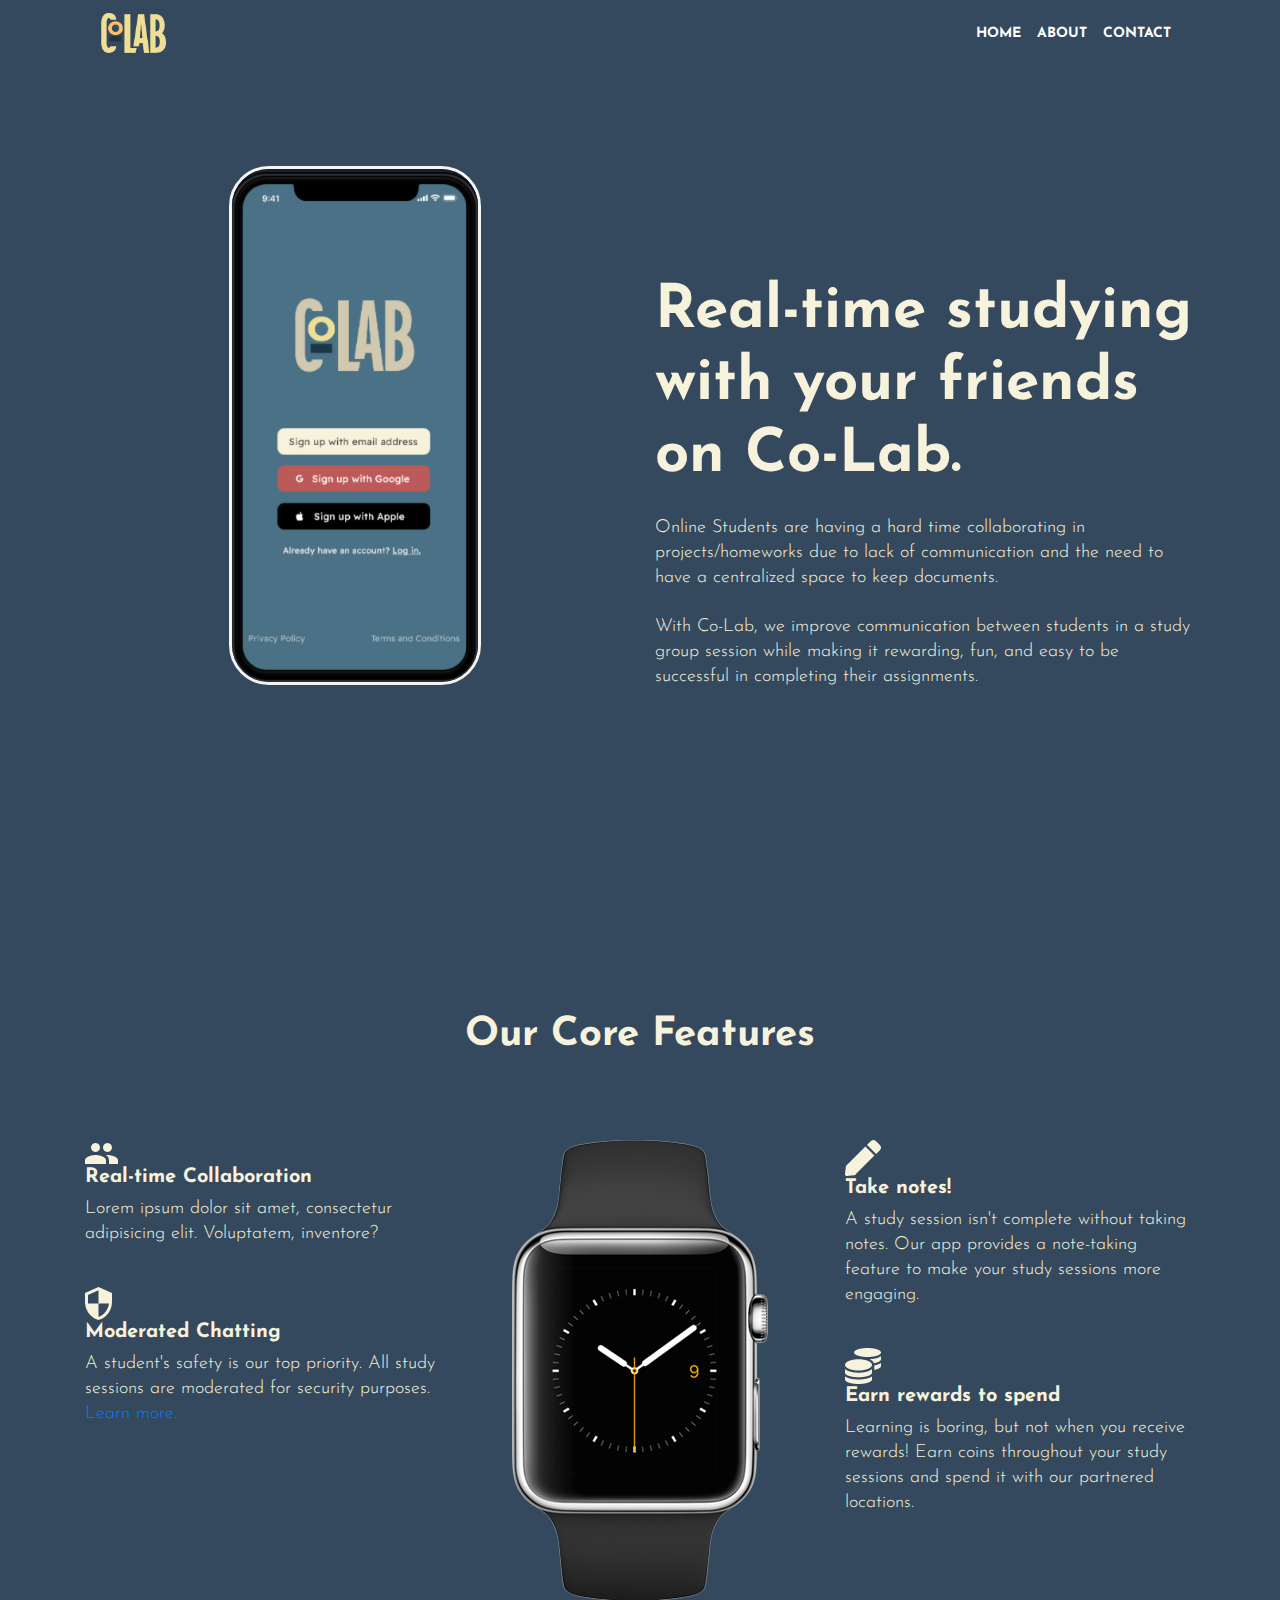
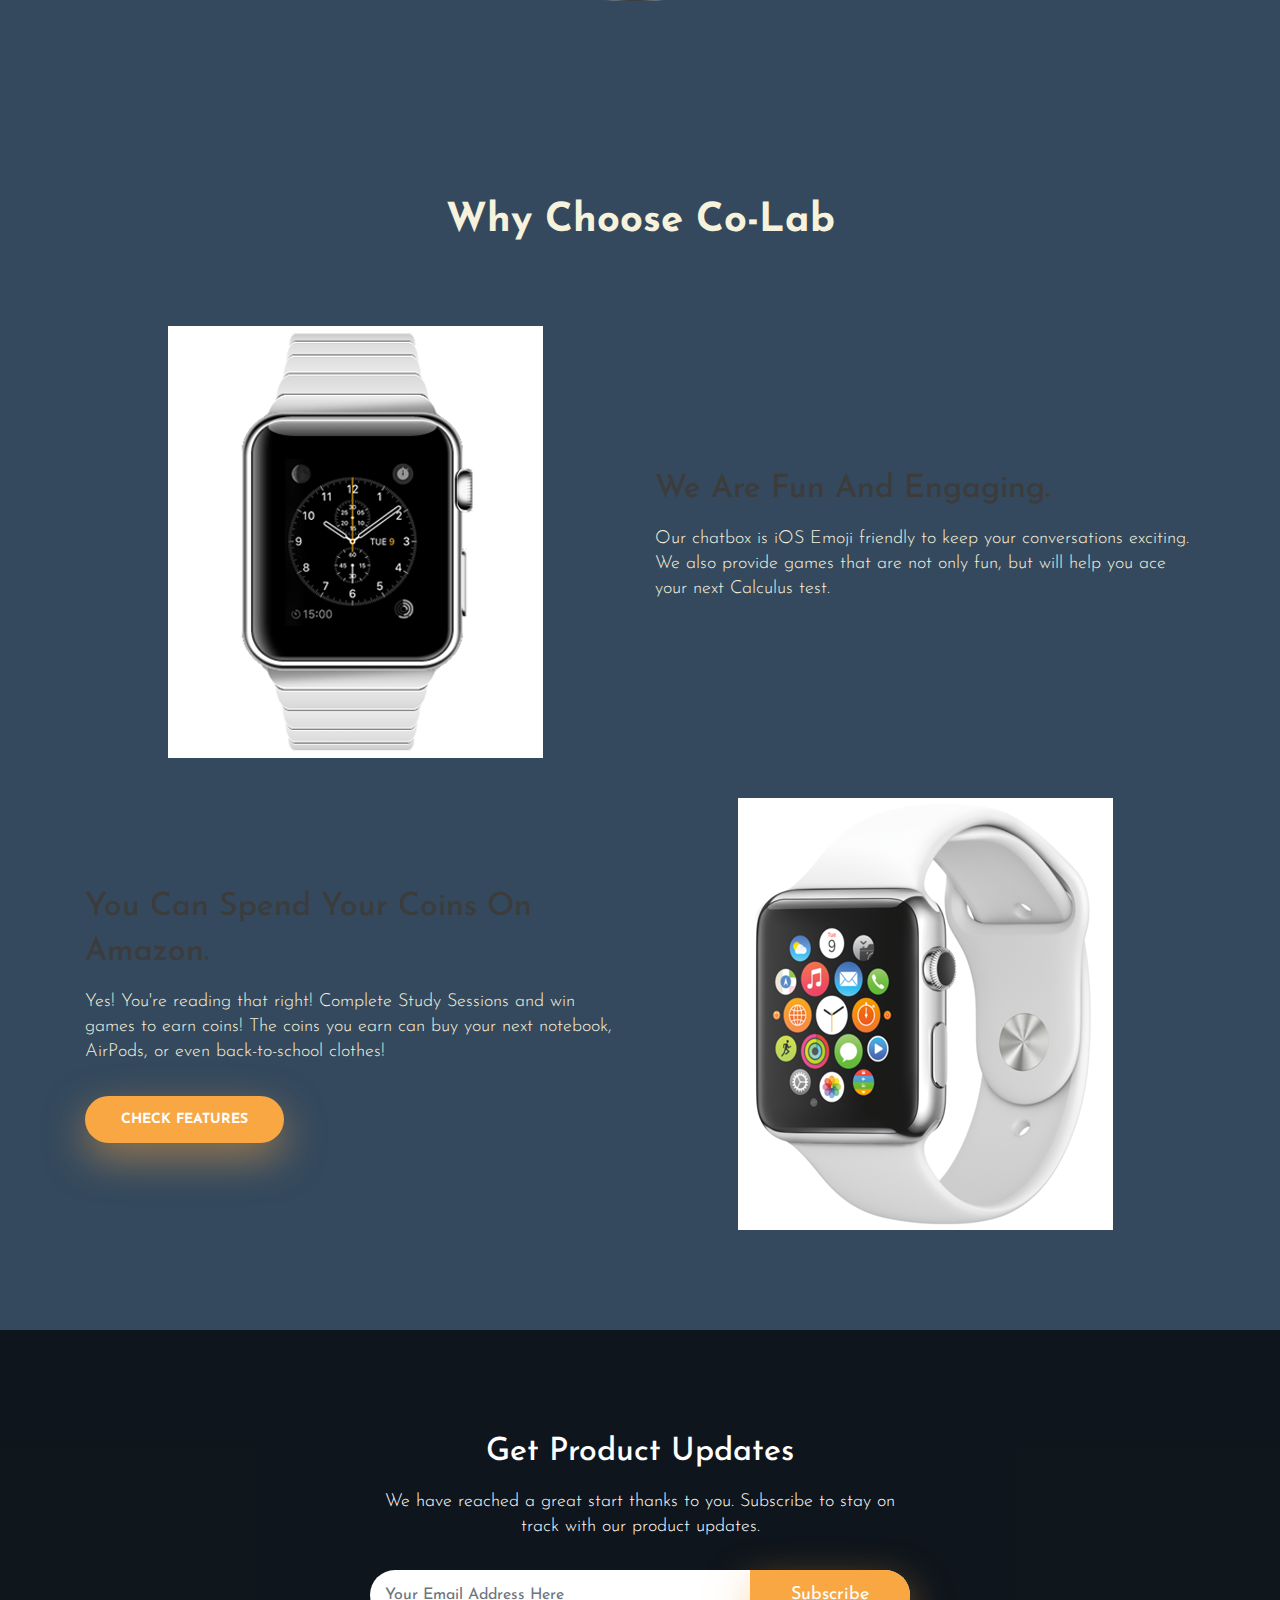
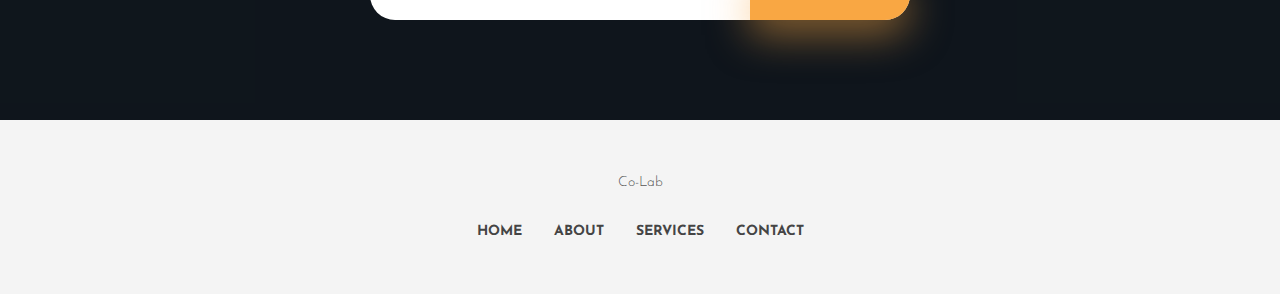
==== commit f9ced2a2: "Continue code" ====
--- a/index.html
+++ b/index.html
@@ -4,7 +4,7 @@
 <head>
     <meta charset="utf-8">
     <meta http-equiv="X-UA-Compatible" content="IE=edge">
-    <title>VEX Bootstrap 4 Product Landing Page </title>
+    <title>Co-Lab </title>
     <meta name="description" content="">
     <meta name="viewport" content="width=device-width, initial-scale=1">
 
@@ -85,7 +85,7 @@
     <!-- 
         Feature start
         ==================== -->
-    <section class="section">
+    <section class="section" id="features">
         <div class="container">
             <div class="row">
                 <div class="col-12">
@@ -95,12 +95,12 @@
                 </div>
                 <div class="col-md-4">
                     <div class="mb-40 text-center text-md-left">
-                        <i class="d-inlin-block h2 mb-10 tf-ion-ios-alarm-outline"></i>
+                        <img src="images/iconpeople.png">
                         <h4 class="font-weight-bold mb-2">Real-time Collaboration</h4>
                         <p>Lorem ipsum dolor sit amet, consectetur adipisicing elit. Voluptatem, inventore?</p>
                     </div>
                     <div class="mb-40 text-center text-md-left">
-                        <i class="d-inlin-block h2 mb-10 tf-ion-ios-bell-outline"></i>
+                        <img src="images/iconsecurity.png">
                         <h4 class="font-weight-bold mb-2">Moderated Chatting</h4>
                         <p>A student's safety is our top priority. All study sessions are moderated for security purposes.
                             <a href="#">Learn more.</a>
@@ -113,12 +113,12 @@
                 </div>
                 <div class="col-md-4">
                     <div class="mb-40 text-center text-md-left">
-                        <i class="d-inlin-block h2 mb-10 tf-ion-ios-alarm-outline"></i>
+                        <img src="images/iconpen.png">
                         <h4 class="font-weight-bold mb-2">Take notes!</h4>
                         <p>A study session isn't complete without taking notes. Our app provides a note-taking feature to make your study sessions more engaging.</p>
                     </div>
                     <div class="mb-40 text-center text-md-left">
-                        <i class="d-inlin-block h2 mb-10 tf-ion-ios-bell-outline"></i>
+                        <img src="images/iconcoins.png">
                         <h4 class="font-weight-bold mb-2">Earn rewards to spend</h4>
                         <p>Learning is boring, but not when you receive rewards! Earn coins throughout your study sessions and spend it with our partnered locations.</p>
                     </div>
@@ -134,7 +134,7 @@
             <div class="row">
                 <div class="col-md-12">
                     <div class="heading">
-                        <h2>Why Choose Apple Watch</h2>
+                        <h2>Why Choose Co-Lab</h2>
                     </div>
                 </div>
 
@@ -145,21 +145,19 @@
                 </div>
                 <div class="col-md-6 align-self-center text-center text-md-left">
                     <div class="content">
-                        <h4 class="subheading">Lorem ipsum dolor sit amet.</h4>
-                        <p>Lorem ipsum dolor sit amet, consectetur adipisicing elit. Voluptate, sed, assumenda. Tenetur
-                            sed esse, voluptas voluptate est veniam numquam, quis magni. Architecto minus suscipit
-                            quas, quo harum deserunt consequatur cumque!</p>
-                        <a href="" class="btn btn-main btn-main-sm">Check Features</a>
+                        <h4 class="subheading">We are fun and engaging.</h4>
+                        <p>Our chatbox is iOS Emoji friendly to keep your conversations exciting. 
+                            We also provide games that are not only fun, but will help you ace your next Calculus test.
+                        </p>
                     </div>
                 </div>
             </div>
             <div class="row">
                 <div class="col-md-6 order-md-1 order-2 align-self-center text-center text-md-left">
                     <div class="content">
-                        <h4 class="subheading">Lorem ipsum dolor sit amet.</h4>
-                        <p>Lorem ipsum dolor sit amet, consectetur adipisicing elit. Voluptate, sed, assumenda. Tenetur
-                            sed esse, voluptas voluptate est veniam numquam, quis magni. Architecto minus suscipit
-                            quas, quo harum deserunt consequatur cumque!</p>
+                        <h4 class="subheading">You can spend your coins on Amazon.</h4>
+                        <p>Yes! You're reading that right! Complete Study Sessions and win games to earn coins! The coins you earn can buy your next notebook, AirPods, or even back-to-school clothes!
+                        </p>
                         <a href="#" class="btn btn-main btn-main-sm">Check Features</a>
                     </div>
                 </div>
@@ -175,7 +173,7 @@
             <div class="row">
                 <div class="col-lg-6 col-md-8 text-center mx-auto">
                     <h2 class="subheading text-white">Get Product Updates</h2>
-                    <p class="text-white">Lorem ipsum dolor amet, consectetur adipisicing elit, sed do eiusmod</p>
+                    <p class="text-white">We have reached a great start thanks to you. Subscribe to stay on track with our product updates.</p>
                     <div class="input-group">
                         <form action="#" class="w-100">
                             <input type="email" id="email" class="form-control" name="email" placeholder="Your Email Address Here" required>
@@ -195,7 +193,7 @@
             <div class="row">
                 <div class="col-md-12">
                     <div class="block">
-                        <a href="#" class="footer-logo mb-4">Vex</a>
+                        <a href="#" class="footer-logo mb-4">Co-Lab</a>
                         <ul class="list-inline footer-menu">
                             <li class="list-inline-item">
                                 <a href="#">HOME</a>
--- a/css/style.css
+++ b/css/style.css
@@ -378,7 +378,6 @@
 .feature-list .btn-main {
   margin-top: 15px;
 }
-
 /*--
   Gallery start
 --*/
@@ -541,3 +540,7 @@
 }
 
 /*# sourceMappingURL=maps/style.css.map */
+
+#creators img {
+  height: 300px;
+}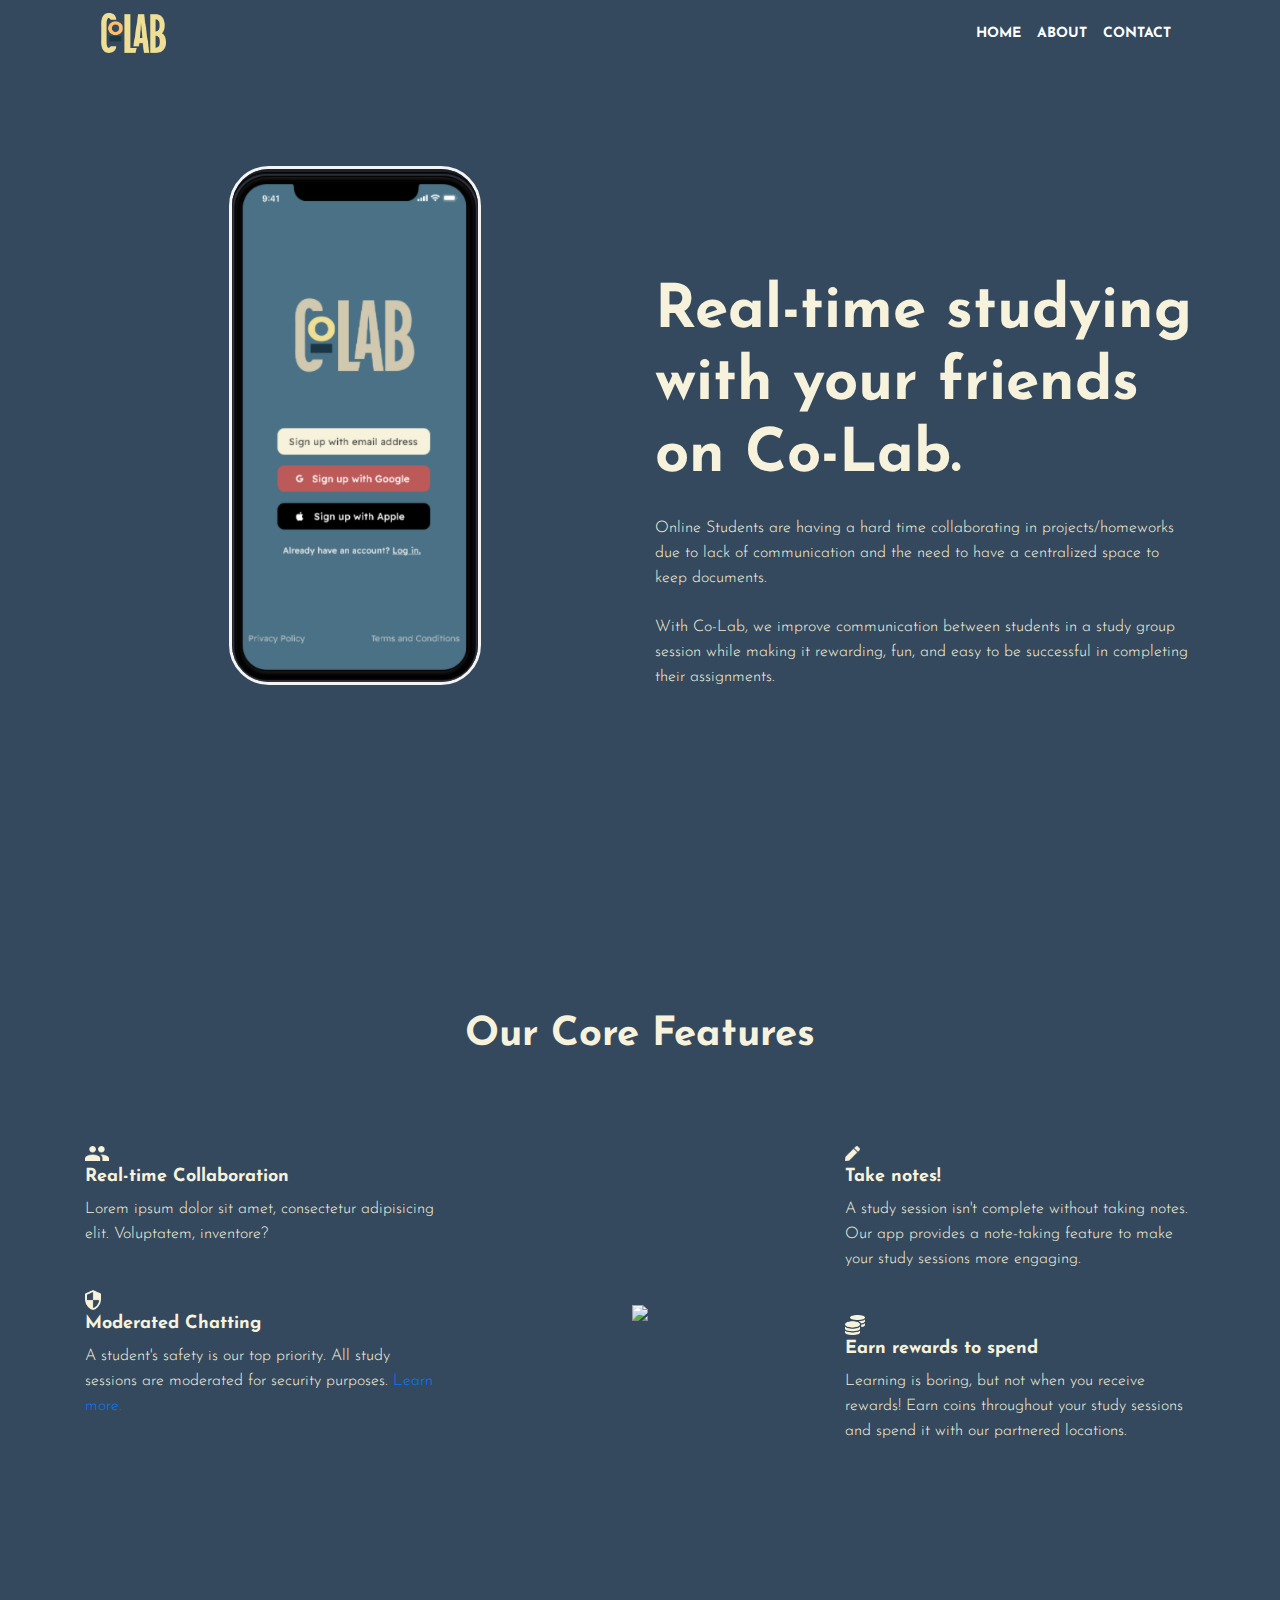
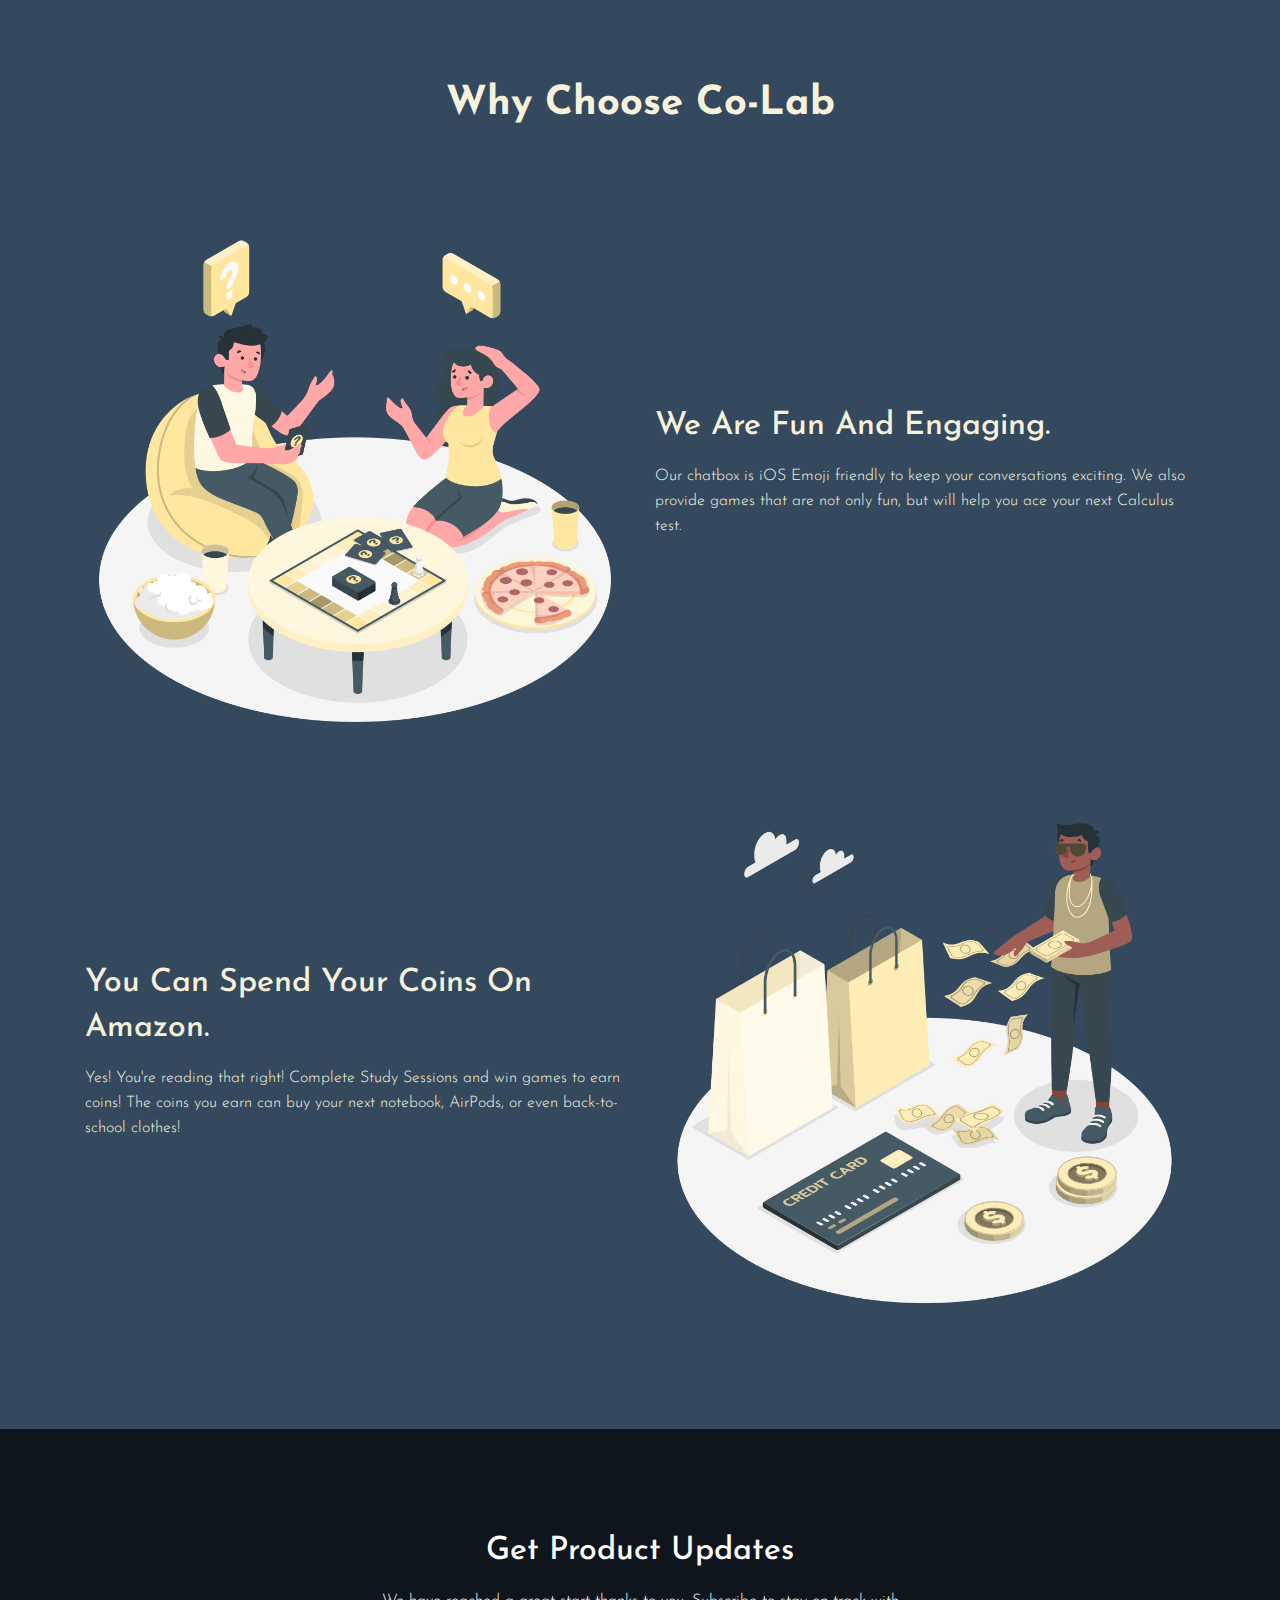
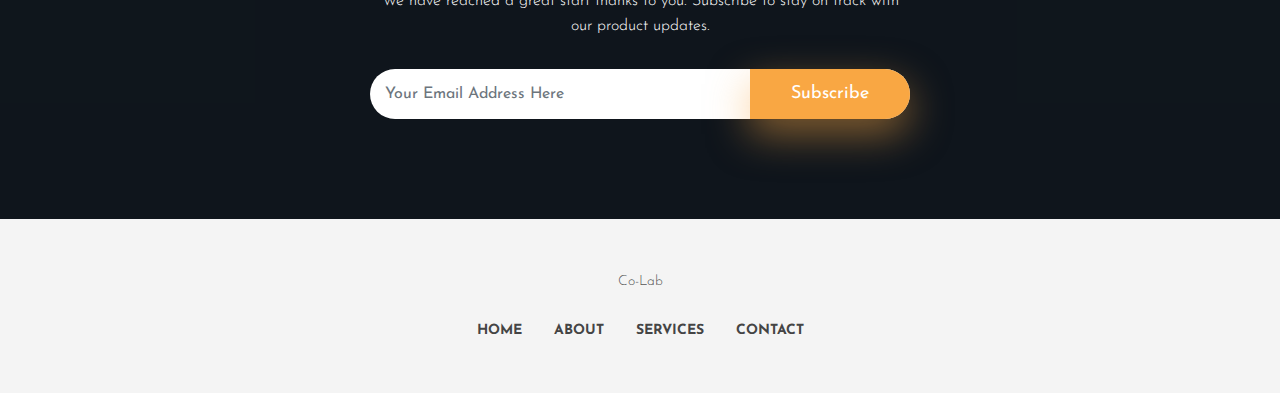
==== commit aa1d7393: "Complete Homepage" ====
--- a/index.html
+++ b/index.html
@@ -48,7 +48,7 @@
                             <a class="nav-link" href="#">HOME</a>
                         </li>
                         <li class="nav-item">
-                            <a class="nav-link" href="#about">ABOUT</a>
+                            <a class="nav-link" href="about.html">ABOUT</a>
                         </li>
                         <li class="nav-item">
                             <a class="nav-link" href="#contact">CONTACT</a>
@@ -95,12 +95,12 @@
                 </div>
                 <div class="col-md-4">
                     <div class="mb-40 text-center text-md-left">
-                        <img src="images/iconpeople.png">
+                        <img src="images/iconpeople.png" height="15px">
                         <h4 class="font-weight-bold mb-2">Real-time Collaboration</h4>
                         <p>Lorem ipsum dolor sit amet, consectetur adipisicing elit. Voluptatem, inventore?</p>
                     </div>
                     <div class="mb-40 text-center text-md-left">
-                        <img src="images/iconsecurity.png">
+                        <img src="images/iconsecurity.png" height="20px">
                         <h4 class="font-weight-bold mb-2">Moderated Chatting</h4>
                         <p>A student's safety is our top priority. All study sessions are moderated for security purposes.
                             <a href="#">Learn more.</a>
@@ -109,16 +109,16 @@
                     </div>
                 </div>
                 <div class="col-md-4 text-center align-self-center mb-4 mb-md-0">
-                    <img class="img-fluid" src="images/watch-2.png" alt="">
+                    <img class="img-fluid" src="images/ipad-mockup.png">
                 </div>
                 <div class="col-md-4">
                     <div class="mb-40 text-center text-md-left">
-                        <img src="images/iconpen.png">
+                        <img src="images/iconpen.png" height="15px">
                         <h4 class="font-weight-bold mb-2">Take notes!</h4>
                         <p>A study session isn't complete without taking notes. Our app provides a note-taking feature to make your study sessions more engaging.</p>
                     </div>
                     <div class="mb-40 text-center text-md-left">
-                        <img src="images/iconcoins.png">
+                        <img src="images/iconcoins.png" height="20px">
                         <h4 class="font-weight-bold mb-2">Earn rewards to spend</h4>
                         <p>Learning is boring, but not when you receive rewards! Earn coins throughout your study sessions and spend it with our partnered locations.</p>
                     </div>
@@ -141,7 +141,7 @@
             </div>
             <div class="row mb-40">
                 <div class="col-md-6 text-center mb-5 mb-lg-0">
-                    <img class="img-fluid" src="images/showcase-4.png" alt="">
+                    <img class="img-fluid" src="images/engaging.png">
                 </div>
                 <div class="col-md-6 align-self-center text-center text-md-left">
                     <div class="content">
@@ -158,11 +158,10 @@
                         <h4 class="subheading">You can spend your coins on Amazon.</h4>
                         <p>Yes! You're reading that right! Complete Study Sessions and win games to earn coins! The coins you earn can buy your next notebook, AirPods, or even back-to-school clothes!
                         </p>
-                        <a href="#" class="btn btn-main btn-main-sm">Check Features</a>
                     </div>
                 </div>
                 <div class="col-md-6 order-md-2 order-1 text-center mb-5 mb-lg-0">
-                    <img class="img-fluid" src="images/showcase-3.png" alt="">
+                    <img class="img-fluid" src="images/spendcoins.png">
                 </div>
             </div>
         </div>
--- a/css/style.css
+++ b/css/style.css
@@ -44,14 +44,14 @@
 
 h4,
 .h4 {
-  font-size: 20px;
+  font-size: 18px;
   line-height: 24px;
   font-weight: 400;
   color: #F7F2DB;
 }
 
 p {
-  font-size: 18px;
+  font-size: 16px;
   line-height: 25px;
   color: #F7F2DB;
 }
@@ -71,7 +71,7 @@
 }
 
 .bg-1 {
-  background-image: url(../images/call-to-action.jpg);
+  background-image: url(../images/pu-background.jpg);
 }
 
 .bg-orange {
@@ -158,7 +158,7 @@
 }
 
 .subheading {
-  color: #3c3c3c;
+  color: #F7F2DB;
   padding-bottom: 15px;
   text-transform: capitalize;
   font-weight: 500;
@@ -378,100 +378,6 @@
 .feature-list .btn-main {
   margin-top: 15px;
 }
-/*--
-  Gallery start
---*/
-.gallery {
-  padding-bottom: 100px;
-}
-
-.gallery .owl-item {
-  overflow: hidden;
-  position: relative;
-}
-
-.gallery .block {
-  padding: 20px;
-}
-
-.gallery .block:hover .gallery-overlay {
-  -webkit-transform: scale(1);
-          transform: scale(1);
-  opacity: 1;
-}
-
-.gallery .gallery-overlay {
-  position: absolute;
-  bottom: 15px;
-  left: 15px;
-  right: 15px;
-  top: 15px;
-  background: rgba(255, 255, 255, 0.85);
-  text-decoration: none;
-  color: inherit;
-  -webkit-transform: scale(0.5);
-  transform: scale(0.5);
-  transition: all .3s;
-  z-index: 2;
-  opacity: 0;
-  -ms-filter: "progid:DXImageTransform.Microsoft.Alpha(Opacity=0)";
-}
-
-.gallery .gallery-overlay .gallery-popup {
-  text-align: center;
-  position: absolute;
-  top: 50%;
-  left: 50%;
-  -webkit-transform: translate(-50%, -50%);
-  transform: translate(-50%, -50%);
-  background: #f9a743;
-  padding: 5px 10px;
-  border-radius: 40px;
-  width: 50px;
-  height: 50px;
-}
-
-.gallery .gallery-overlay .gallery-popup i {
-  color: #fff;
-  font-size: 30px;
-  line-height: 40px;
-  display: inline-block;
-}
-
-/*--
-    service start
---*/
-.testimonials .testimonial-block {
-  padding: 0 10px;
-}
-
-.testimonials .testimonial-block i {
-  font-size: 40px;
-  display: inline-block;
-  margin-bottom: 20px;
-  color: #f9a743;
-}
-
-.testimonials .testimonial-block p {
-  font-family: "Droid Serif", serif;
-  font-size: 14px;
-  color: #777;
-}
-
-.testimonials .testimonial-block .author-details {
-  margin-top: 30px;
-}
-
-.testimonials .testimonial-block .author-details img {
-  border-radius: 50%;
-  width: 50px;
-}
-
-.testimonials .testimonial-block .author-details h4 {
-  font-weight: 700;
-  font-size: 20px;
-  margin-top: 10px;
-}
 
 /*--
     call-to-action start
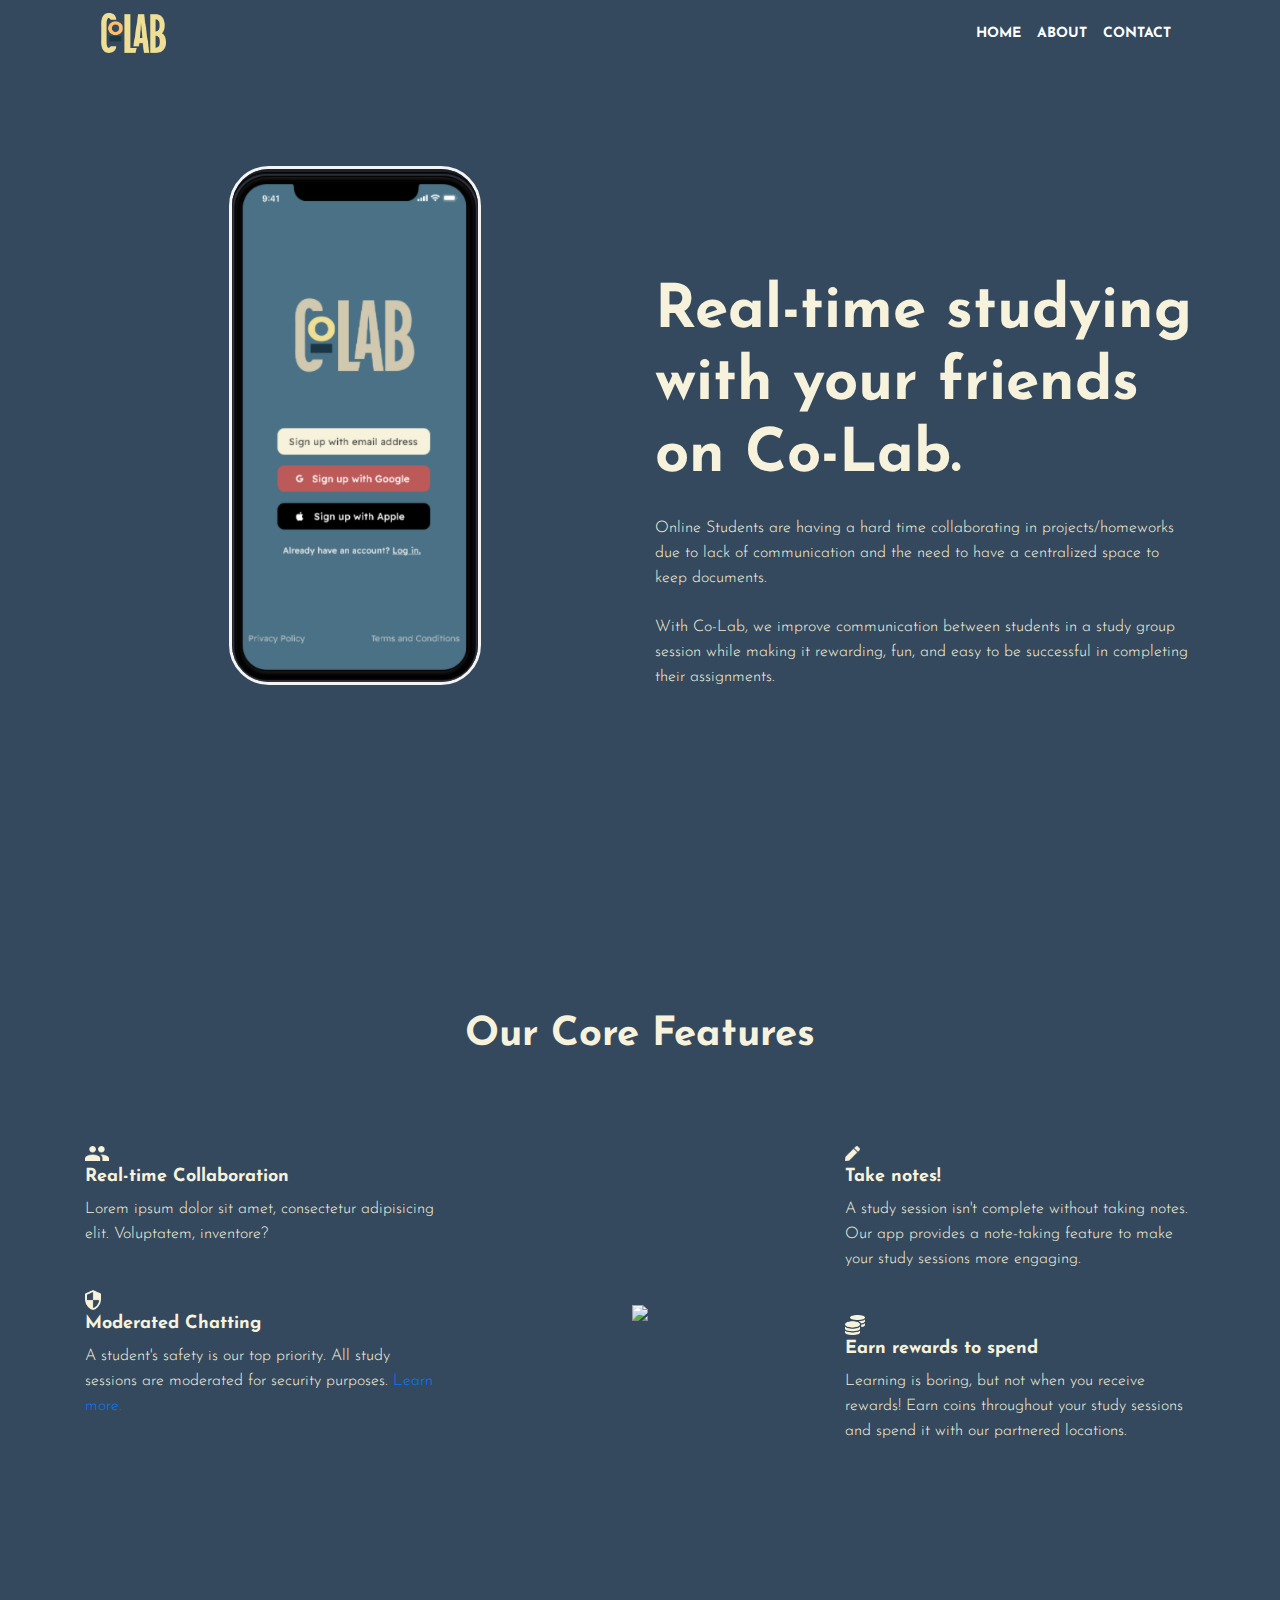
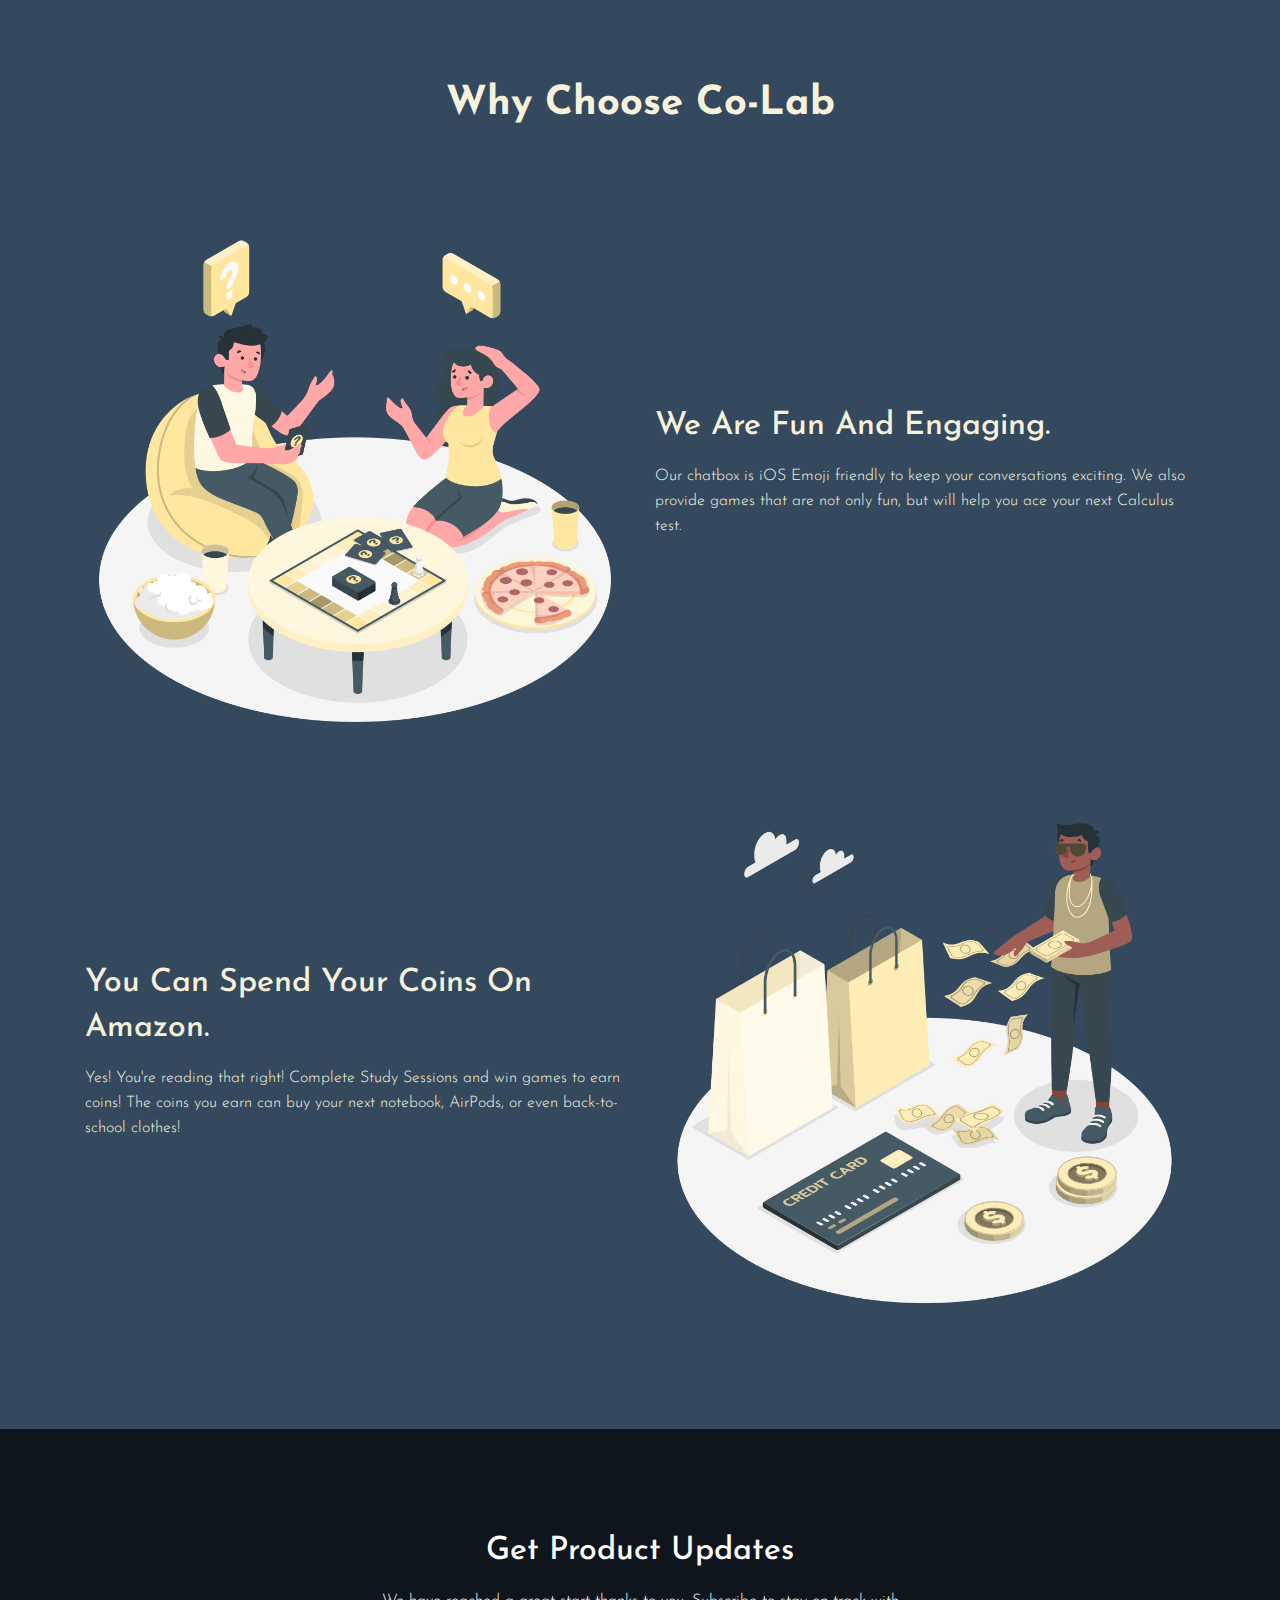
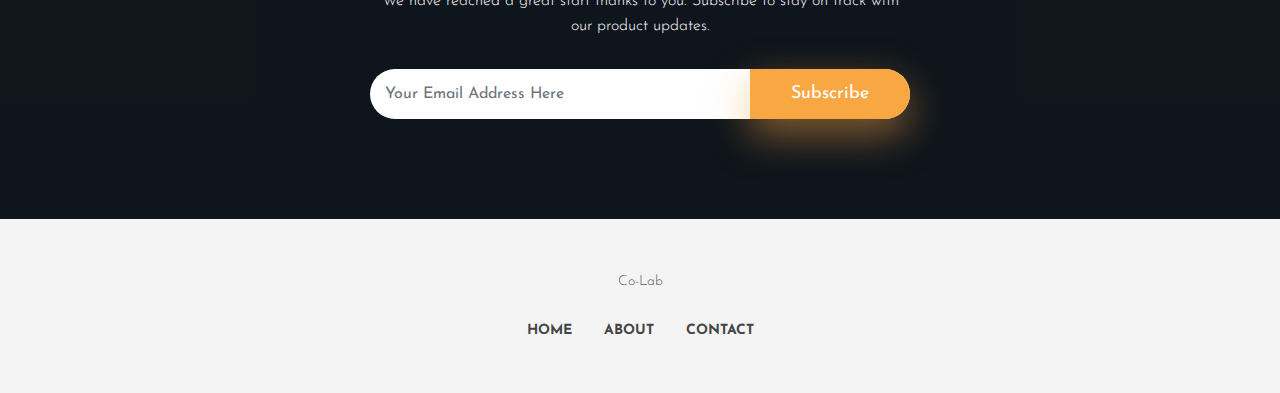
==== commit bdf68032: "complete sections" ====
--- a/index.html
+++ b/index.html
@@ -201,9 +201,6 @@
                                 <a href="#about">ABOUT</a>
                             </li>
                             <li class="list-inline-item">
-                                <a href="#service">SERVICES</a>
-                            </li>
-                            <li class="list-inline-item">
                                 <a href="#contact">CONTACT</a>
                             </li>
                         </ul>
--- a/css/style.css
+++ b/css/style.css
@@ -51,7 +51,7 @@
 }
 
 p {
-  font-size: 16px;
+  font-size:16px;
   line-height: 25px;
   color: #F7F2DB;
 }
@@ -449,4 +449,96 @@
 
 #creators img {
   height: 300px;
+}
+
+.contact-clean {
+    background: transparent;
+    padding: 80px 0
+}
+
+@media (max-width:767px) {
+    .contact-clean {
+        padding: 20px 0
+    }
+}
+
+.contact-clean form {
+    max-width: 480px;
+    width: 90%;
+    margin: 0 auto;
+    background-color: #ffffff;
+    padding: 40px;
+    border-radius: 4px;
+    color: #505e6c;
+    box-shadow: 1px 1px 5px rgba(0, 0, 0, 0.1)
+}
+
+@media (max-width:767px) {
+    .contact-clean form {
+        padding: 30px
+    }
+}
+
+.contact-clean h2 {
+    margin-top: 5px;
+    font-weight: bold;
+    font-size: 28px;
+    margin-bottom: 36px;
+    color: inherit
+}
+
+.contact-clean .form-group:last-child {
+    margin-bottom: 5px
+}
+
+.contact-clean form .form-control {
+    background: #fff;
+    border-radius: 2px;
+    box-shadow: 1px 1px 1px rgba(0, 0, 0, 0.05);
+    outline: none;
+    color: inherit;
+    padding-left: 12px;
+    height: 42px
+}
+
+.contact-clean form .form-control:focus {
+    border: 1px solid #b2b2b2
+}
+
+.contact-clean form textarea.form-control {
+    min-height: 100px;
+    max-height: 260px;
+    padding-top: 10px;
+    resize: vertical;
+    resize: none
+}
+
+.contact-clean form .btn {
+    padding: 16px 32px;
+    border: none;
+    background: none;
+    box-shadow: none;
+    text-shadow: none;
+    opacity: 0.9;
+    text-transform: uppercase;
+    font-weight: bold;
+    font-size: 13px;
+    letter-spacing: 0.4px;
+    line-height: 1;
+    outline: none !important
+}
+
+.contact-clean form .btn:hover {
+    opacity: 1
+}
+
+.contact-clean form .btn:active {
+    transform: translateY(1px)
+}
+
+.contact-clean form .btn-primary {
+    background-color: #34495E;
+    margin-top: 15px;
+    color: #fff;
+    border-radius: 15px;
 }